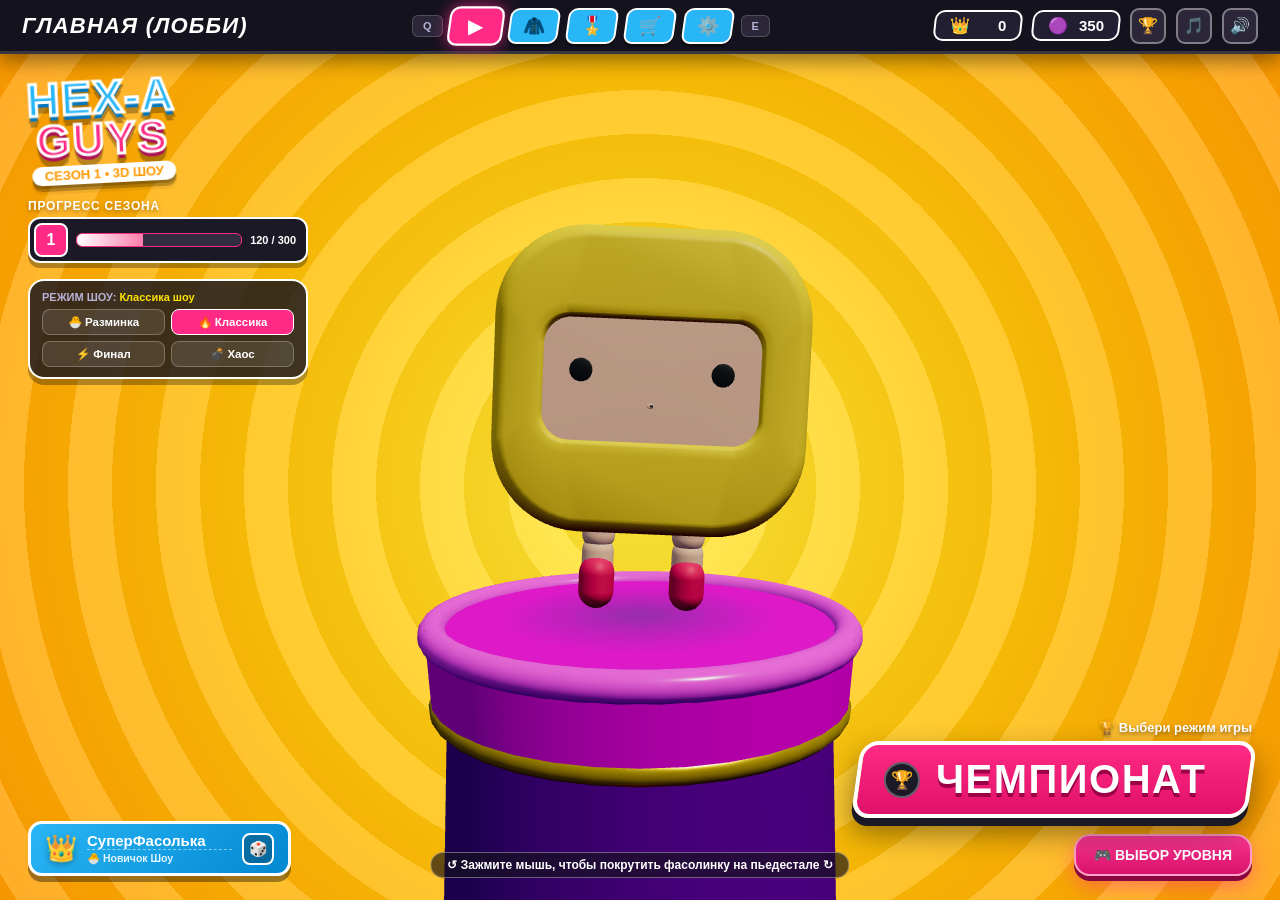
==== index.html @ 243f96ae "Round cube corners and replace broken print UVs with seamless wrapping and vector masks" ====
<!DOCTYPE html>
<html lang="ru">
<head>
  <meta charset="UTF-8">
  <meta name="viewport" content="width=device-width, initial-scale=1.0, maximum-scale=1.0, user-scalable=no, viewport-fit=cover">
  <title>Гекса-Гонка 3D: Не Падай! — Fall Guys Шоу</title>
  <link rel="stylesheet" href="style.css">
  <script type="importmap">
    {
      "imports": {
        "three": "./vendor/three.module.min.js"
      }
    }
  </script>
</head>
<body oncontextmenu="return false;" onselectstart="return false;" ondragstart="return false;">
  <div id="app">
    <!-- Animated Concentric Circles Background (Visible in Lobby/Menu mode, like Fall Guys Season 1) -->
    <div id="lobby-bg" class="lobby-bg theme-yellow">
      <div class="concentric-rings"></div>
    </div>

    <!-- True 3D WebGL Canvas (Three.js: renders Podium & 3D Bean in Lobby, and 3D Hex Tower in Match) -->
    <canvas id="game-canvas"></canvas>

    <!-- 3D Floating Nameplate Layer (In-Game) -->
    <div id="labels-layer" class="labels-layer"></div>

    <!-- ==================== FALL GUYS STYLE LOBBY UI ==================== -->
    <div id="lobby-ui" class="lobby-ui">
      <!-- Top Black Navigation Bar -->
      <nav class="fg-topbar">
        <div class="fg-topbar-left">
          <span class="fg-screen-title" id="lobby-screen-title">ГЛАВНАЯ</span>
        </div>

        <div class="fg-topbar-tabs" id="lobby-nav-tabs">
          <span class="bumper-hint">Q</span>
          <button class="fg-nav-tab active" data-tab="play" title="Лобби (Играть)">
            <span>▶</span>
          </button>
          <button class="fg-nav-tab" data-tab="custom" title="Гардероб (Цвета и Костюмы)">
            <span>🧥</span>
          </button>
          <button class="fg-nav-tab" data-tab="season" title="Прогресс сезона и Награды">
            <span>🎖️</span>
          </button>
          <button class="fg-nav-tab" data-tab="shop" title="Магазин (Скины за рекламу и победы)">
            <span>🛒</span>
          </button>
          <button class="fg-nav-tab" data-tab="settings" title="Настройки арены и управления">
            <span>⚙️</span>
          </button>
          <span class="bumper-hint">E</span>
        </div>

        <div class="fg-topbar-currencies">
          <div class="currency-pill crown-cur" title="Короны за победы в раундах">
            <span class="cur-icon">👑</span>
            <span class="cur-val" id="lobby-crowns">0</span>
          </div>
          <div class="currency-pill kudos-cur" title="Лавры (очки шоу)">
            <span class="cur-icon">🟣</span>
            <span class="cur-val" id="lobby-kudos">0</span>
          </div>
          <button class="top-mini-btn" id="btn-lobby-lb" title="Таблица лидеров">🏆</button>
          <button class="top-mini-btn" id="btn-lobby-music" title="Фестивальная музыка Вкл/Выкл">🎵</button>
          <button class="top-mini-btn" id="btn-lobby-sound" title="Звуки Вкл/Выкл">🔊</button>
        </div>
      </nav>

      <!-- TAB 1: HOME LOBBY (Play, Logo, Season Fame Bar, NameTag, Giant PLAY! Button) -->
      <section class="lobby-tab-pane" id="pane-play">
        <!-- Top-Left Logo & Season Progress -->
        <div class="lobby-left-col">
          <div class="fg-logo-stack">
            <div class="fg-logo-top">HEX-A</div>
            <div class="fg-logo-bot">GUYS</div>
            <div class="fg-season-tag">СЕЗОН 1 • 3D ШОУ</div>
          </div>

          <div class="season-progress-widget" id="season-widget-click" title="Нажмите, чтобы открыть шкалу наград">
            <div class="sp-label">ПРОГРЕСС СЕЗОНА</div>
            <div class="sp-bar-shell">
              <div class="sp-level-hex" id="lobby-lvl-badge">1</div>
              <div class="sp-bar-track">
                <div class="sp-bar-fill" id="lobby-xp-fill" style="width: 25%"></div>
              </div>
              <span class="sp-xp-text" id="lobby-xp-text">120 / 500</span>
            </div>
          </div>

          <!-- Quick Mode Pill on Home Screen -->
          <div class="quick-mode-selector">
            <div class="qm-header">РЕЖИМ ШОУ: <strong id="home-mode-name">Классика шоу</strong></div>
            <div class="qm-pills">
              <button class="qm-pill" data-diff="easy">🐣 Разминка</button>
              <button class="qm-pill active" data-diff="normal">🔥 Классика</button>
              <button class="qm-pill" data-diff="hard">⚡ Финал</button>
              <button class="qm-pill" data-diff="chaos">💣 Хаос</button>
            </div>
          </div>
        </div>

        <!-- Center Hint: Rotate Bean on Pedestal -->
        <div class="pedestal-rotate-hint">
          <span>↺ Зажмите мышь, чтобы покрутить фасолинку на пьедестале ↻</span>
        </div>

        <!-- Bottom-Left Player Banner Card -->
        <div class="player-nameplate-card">
          <div class="pnc-crown">👑</div>
          <div class="pnc-info">
            <input type="text" id="player-name-input" class="pnc-input" maxlength="18" value="СуперФасолька" title="Кликните, чтобы изменить имя">
            <span class="pnc-rank" id="lobby-rank-title">Звезда Арены</span>
          </div>
          <button class="pnc-dice" id="btn-random-nick" title="Случайный смешной ник">🎲</button>
        </div>

        <!-- Bottom-Right GIANT ACCENT PLAY! BUTTON -->
        <div class="play-cta-wrap">
          <div class="play-sub-hint">🏆 Выбери режим игры</div>
          <button class="fg-giant-play-btn" id="btn-championship"><span class="play-key-circle">🏆</span><span class="play-btn-text">ЧЕМПИОНАТ</span></button>
          <button class="fg-btn primary-btn" id="btn-level-select" style="margin-top:10px">🎮 ВЫБОР УРОВНЯ</button>
          <div id="level-choices" class="hidden" style="margin-top:8px">
            <button class="fg-btn primary-btn" id="btn-big-fans">🌀 БОЛЬШИЕ ВЕНТИЛЯТОРЫ</button>
            <button class="fg-btn primary-btn" id="btn-start-match">⬡ ГЕКСА-АРЕНА</button>
            <button class="fg-btn primary-btn" id="btn-roll-out">🎡 ВРАЩАЮЩИЕСЯ БАРАБАНЫ — ТЕСТ</button>
            <button class="fg-btn primary-btn" id="btn-jump-showdown">🎪 ПРЫЖКОВЫЙ ФИНАЛ</button>
          </div>
        </div>
      </section>

      <!-- TAB 2: CUSTOMISE / OUTFITS (Pedestal shifts left, Right Panel shows Colours, Patterns, Costumes & Eye Goggles) -->
      <section class="lobby-tab-pane hidden" id="pane-custom">
        <div class="customise-panel">
          <!-- Minion Goggle Eye Mode Selector (1 Eye or 2 Eyes) -->
          <div class="eye-mode-bar">
            <span class="eye-mode-label">ЛИЦО КУБА:</span>
            <div class="eye-mode-btns">
              <button class="eye-mode-btn active" id="btn-eyes-2" data-eyes="2">👀 Два глаза (Дуо)</button>
              <button class="eye-mode-btn" id="btn-eyes-1" data-eyes="1">👁️ Один глаз (Циклоп)</button>
            </div>
          </div>

          <!-- Sub-tabs like Fall Guys: COLOUR | PATTERN | COSTUMES -->
          <div class="custom-subtabs">
            <button class="c-subtab active" data-subtab="colors">🎨 ЦВЕТА</button>
            <button class="c-subtab" data-subtab="patterns">🦓 ПАТТЕРНЫ</button>
            <button class="c-subtab" data-subtab="costumes">👑 ШАПКИ И КОСТЮМЫ</button>
          </div>

          <div class="custom-box">
            <div class="custom-box-header">
              <h3 id="custom-selected-title">Розовый Фламинго</h3>
              <span class="rarity-pill" id="custom-selected-rarity">ОБЫЧНЫЙ</span>
            </div>

            <!-- Grid of Color Swatches (Diagonal Split Squares like Screenshot 4) -->
            <div class="swatch-grid" id="custom-colors-grid"></div>

            <!-- Grid of Body Patterns -->
            <div class="costumes-grid hidden" id="custom-patterns-grid"></div>

            <!-- Grid of Full Costumes (Top + Bottom + Detailed Masks) -->
            <div class="costumes-grid hidden" id="custom-costumes-grid"></div>
          </div>
        </div>
      </section>

      <!-- TAB 3: SEASON PASS & PROGRESSION REWARDS (Like Screenshot 2) -->
      <section class="lobby-tab-pane hidden" id="pane-season">
        <div class="season-info-card">
          <div class="sic-badge">СЕЗОН 1 • ГЕКСА-АРЕНА</div>
          <h2 class="sic-title" id="season-featured-title">ЗОЛОТОЙ РЫЦАРЬ</h2>
          <p class="sic-desc">Играйте в шоу, разрушайте соты и побеждайте, чтобы получать опыт славы и открывать редкие цвета и костюмы!</p>
        </div>

        <div class="season-track-row" id="season-track-row"></div>
      </section>

      <!-- TAB 4: SHOP (Featured Items, Skins for Wins/Crowns & Skins for Watching Ad - Screenshot 3) -->
      <section class="lobby-tab-pane hidden" id="pane-shop">
        <div class="shop-container">
          <div class="shop-main-area">
            <div class="shop-section-head">
              <span>🔥 ЭКСКЛЮЗИВ ЗА ПОБЕДЫ И РЕКЛАМУ</span>
              <span class="shop-timer">⏱️ Обновление магазина</span>
            </div>
            <div class="shop-cards-row" id="shop-featured-row"></div>

            <div class="shop-section-head" style="margin-top:14px">
              <span>🎨 БАЗОВЫЕ ЦВЕТА И КОСТЮМЫ (ЗА ПРОСМОТР РЕКЛАМЫ ИЛИ ЛАВРЫ)</span>
            </div>
            <div class="shop-cards-row regular-row" id="shop-regular-row"></div>
          </div>

          <!-- Right Promo Banner for Free Kudos / Ad Reward -->
          <div class="shop-promo-banner">
            <div class="spb-tag">БЕСПЛАТНЫЙ БОНУС!</div>
            <div class="spb-icon">🎬</div>
            <h3 class="spb-title">ПОЛУЧИТЬ +500 ЛАВРОВ</h3>
            <p class="spb-desc">Посмотрите короткий ролик спонсора шоу и заберите валюту или скин!</p>
            <button class="fg-ad-btn" id="btn-watch-ad-kudos">📺 СМОТРЕТЬ РЕКЛАМУ (+500 🟣)</button>
          </div>
        </div>
      </section>

      <!-- TAB 5: SETTINGS & ARENA DIFFICULTY -->
      <section class="lobby-tab-pane hidden" id="pane-settings">
        <div class="settings-card">
          <p class="settings-sub" id="controller-status" role="status">🎮 Подключите геймпад и нажмите любую кнопку</p><p class="settings-sub">Левый стик / крестовина — движение · правый — камера · A / × — прыжок · B / ○ или X / □ — нырок · Y / △ — вид камеры · Start — меню. В меню: крестовина и A / ×. На телефоне: стик слева, действия справа, свайп по трассе — камера.</p>
          <p class="settings-sub">Принты: <a href="https://heropatterns.com/" target="_blank" rel="noopener">Hero Patterns — Steve Schoger</a>, <a href="https://creativecommons.org/licenses/by/4.0/" target="_blank" rel="noopener">CC BY 4.0</a>. Цвета и нанесение адаптированы для игры.</p>
          <h2 class="settings-title">⚙️ НАСТРОЙКИ ШОУ И СЛОЖНОСТИ АРЕНЫ</h2>
          <p class="settings-sub">Выберите параметры башни, количество ботов и чувствительность 3D-камеры</p>
          <div class="section-block nameplate-setting">
            <label for="show-nameplates" class="nameplate-setting-label">
              <span>🏷️ Показывать ники над персонажами</span>
              <input type="checkbox" id="show-nameplates">
            </label>
          </div>
          <div class="section-block" style="margin-top:12px">
            <label class="section-label" for="volume-music">🎵 МУЗЫКА: <span id="volume-music-value">50%</span></label>
            <input id="volume-music" type="range" min="0" max="100" step="1" value="50" style="width:100%" aria-label="Громкость музыки">
            <label class="section-label" for="volume-effects">🔊 ЭФФЕКТЫ: <span id="volume-effects-value">50%</span></label>
            <input id="volume-effects" type="range" min="0" max="100" step="1" value="50" style="width:100%" aria-label="Громкость эффектов">
          </div>

          <div class="section-block" style="margin-top:12px">
            <label class="section-label">ВЫБЕРИТЕ СЛОЖНОСТЬ И ТЕМП РЕГЕНЕРАЦИИ СОТ:</label>
            <div class="difficulty-grid" id="difficulty-grid">
              <button class="diff-card" data-diff="easy">
                <div class="diff-icon">🐣</div>
                <div class="diff-name">Чилл-Разминка</div>
                <div class="diff-meta">7 ботов • 2 яруса • Падение 1.35с • Быстрый реген (4.5с)</div>
              </button>
              <button class="diff-card active" data-diff="normal">
                <div class="diff-icon">🔥</div>
                <div class="diff-name">Классика шоу</div>
                <div class="diff-meta">9 ботов • 3 яруса • Падение 1.0с • Реген по очереди (5.5с)</div>
              </button>
              <button class="diff-card" data-diff="hard">
                <div class="diff-icon">⚡</div>
                <div class="diff-name">Кибер-Финал</div>
                <div class="diff-meta">11 умных ботов • 4 яруса • Падение 0.72с • Реген (6.5с)</div>
              </button>
              <button class="diff-card" data-diff="chaos">
                <div class="diff-icon">💣</div>
                <div class="diff-name">Мега-Хаос</div>
                <div class="diff-meta">14 ботов • 4 яруса • Батутные и взрывные 3D-соты + бусты</div>
              </button>
            </div>
          </div>

          <div class="section-block">
            <label class="section-label">БОНУСЫ НА 3D-АРЕНЕ:</label>
            <div class="powerups-legend">
              <div class="pu-item"><span class="pu-badge" style="background:#00e5ff">⚡</span><div><strong>Турбо-кеды</strong><small>+35% к скорости бега</small></div></div>
              <div class="pu-item"><span class="pu-badge" style="background:#b388ff">🪽</span><div><strong>Грави-перья</strong><small>Двойной высокий прыжок</small></div></div>
              <div class="pu-item"><span class="pu-badge" style="background:#69f0ae">👻</span><div><strong>Призрачный шаг</strong><small>Не ломает соты 5 сек</small></div></div>
              <div class="pu-item"><span class="pu-badge" style="background:#ff5252">💥</span><div><strong>Ударная волна</strong><small>Расталкивает ботов</small></div></div>
              <div class="pu-item"><span class="pu-badge" style="background:#ffd740">🛡️</span><div><strong>Батут-спасение</strong><small>Спасает над слизью</small></div></div>
              <div class="pu-item"><span class="pu-badge" style="background:#00e676">🛠️</span><div><strong>Гекса-Строитель</strong><small>Чинит соты вокруг</small></div></div>
            </div>
          </div>
        </div>
      </section>
    </div>

    <!-- ==================== IN-GAME HUD (Hidden while in Lobby) ==================== -->
    <header class="hud-top hidden" id="ingame-hud-top">
      <div class="hud-left">
        <div class="pill-card brand-pill">
          <span class="pill-icon">⬡</span>
          <div class="pill-info">
            <span class="pill-title">ГЕКСА-АРЕНА 3D</span>
            <span class="pill-sub" id="hud-mode-label">Классика шоу</span>
          </div>
        </div>
        <div class="pill-card alive-pill">
          <span class="pill-icon">🏃</span>
          <div class="pill-info">
            <span class="pill-label">В ИГРЕ</span>
            <span class="pill-val" id="hud-alive">10 / 10</span>
          </div>
        </div>
        <div class="pill-card layer-pill">
          <span class="pill-icon">🥞</span>
          <div class="pill-info">
            <span class="pill-label">ЯРУС</span>
            <span class="pill-val" id="hud-layer">1 / 3</span>
          </div>
        </div>
      </div>

      <div class="hud-center">
        <div class="timer-badge" id="hud-timer-box">
          <span class="timer-label">ВРЕМЯ РАУНДА</span>
          <span class="timer-val" id="hud-timer">00:00.0</span>
        </div>
        <div class="event-banner hidden" id="event-banner">
          ⚡ СОБЫТИЕ: ДОЖДЬ БОНУСОВ!
        </div>
      </div>

      <div class="hud-right">
        <div class="pill-card cam-pill">
          <button class="cam-ctrl-btn" id="btn-cam-left" title="Повернуть камеру влево (Q)">↺</button>
          <div class="pill-info" style="text-align:center">
            <span class="pill-label">3D КАМЕРА</span>
            <span class="pill-val" id="hud-zoom-val" style="font-size:12px; color:#ffe600">За спиной</span>
          </div>
          <button class="cam-ctrl-btn" id="btn-cam-right" title="Повернуть камеру вправо (E)">↻</button>
          <button class="cam-ctrl-btn" id="btn-cam-zoom" title="Сменить дистанцию 3D-камеры (Z / Колёсико)">🔍</button>
        </div>
        <div class="pill-card crown-pill">
          <span class="pill-icon">👑</span>
          <div class="pill-info">
            <span class="pill-label">КУБКИ</span>
            <span class="pill-val" id="hud-crowns">0</span>
          </div>
        </div>
        <button class="icon-btn" id="btn-leaderboard" title="Таблица лидеров (Tab)">🏆</button>
        <button class="icon-btn" id="btn-music" title="Фестивальная музыка Вкл/Выкл">🎵</button>
        <button class="icon-btn" id="btn-sound" title="Звуки Вкл/Выкл (M)">🔊</button>
        <button class="icon-btn" id="btn-menu" title="Выйти в Лобби (Esc)">🏠</button>
      </div>
    </header>

    <div class="active-buffs" id="active-buffs"></div>
    <div class="killfeed" id="killfeed"></div>

    <footer class="hud-bottom hidden" id="ingame-hud-bottom">
      <div class="joystick-zone" id="joystick-zone">
        <div class="joystick-base" id="joystick-base">
          <div class="joystick-stick" id="joystick-stick"></div>
        </div>
        <span class="joystick-hint">WASD / Стрелки / Стик</span>
      </div>

      <div class="player-bars">
        <div class="ability-slots">
          <div class="ability-chip" id="chip-jump">
            <span class="key-hint">ПРОБЕЛ</span>
            <span class="ability-name">Прыжок</span>
          </div>
          <div class="ability-chip" id="chip-dive">
            <span class="key-hint">SHIFT / ПКМ</span>
            <span class="ability-name">Нырок «Рыбкой»</span>
            <div class="cooldown-fill" id="cd-dive"></div>
          </div>
          <div class="ability-chip" id="chip-cam">
            <span class="key-hint">МЫШЬ / Q E</span>
            <span class="ability-name">Крутить 3D-вид</span>
          </div>
        </div>
      </div>

      <div class="touch-actions">
        <button class="action-btn dive-btn" id="btn-touch-dive">
          <span class="act-icon">💨</span>
          <span class="act-text">НЫРОК</span>
        </button>
        <button class="action-btn jump-btn" id="btn-touch-jump">
          <span class="act-icon">🚀</span>
          <span class="act-text">ПРЫЖОК</span>
        </button>
      </div>
    </footer>

    <!-- Intro Flyover & Countdown Overlay -->
    <div class="countdown-overlay hidden" id="countdown-overlay">
      <div class="countdown-card">
        <div class="countdown-badge" id="countdown-badge">ОБЗОР 3D-БАШНИ ГЕКСА-АРЕНА</div>
        <div class="countdown-text" id="countdown-text">3</div>
        <div class="countdown-sub" id="countdown-sub">Не падайте в розовую слизь! Соты восстанавливаются по очереди!</div>
      </div>
    </div>

    <!-- Winner / Finish Overlay Banner -->
    <div class="winner-banner-overlay hidden" id="winner-banner-overlay">
      <div class="winner-plashka" id="winner-plashka-card">
        <div class="winner-crown-anim" id="winner-crown-anim">👑</div>
        <div class="winner-ribbon" id="winner-plashka-ribbon">РАУНД ОКОНЧЕН!</div>
        <h2 class="winner-name-big" id="winner-plashka-name">ЧЕМПИОН!</h2>
        <p class="winner-sub-big" id="winner-plashka-sub">забирает Корону победителя!</p>
      </div>
    </div>

    <!-- Spectator Banner -->
    <div class="spectator-bar hidden" id="spectator-bar">
      <div class="spec-info">
        <span class="spec-badge">🎥 3D-НАБЛЮДЕНИЕ</span>
        <span id="spec-target-name">Вы в слизи! Смотрим за выжившими...</span>
      </div>
      <div class="spec-actions">
        <button class="fg-btn small-btn" id="btn-spec-next">🔄 Другой игрок</button>
        <button class="fg-btn small-btn" id="btn-spec-fast">⏩ Ускорить x2</button>
        <button class="fg-btn primary-btn small-btn" id="btn-spec-skip">Завершить раунд ➔</button>
      </div>
    </div>

    <!-- Rewarded Ad Simulation Overlay (Yandex Games style 3-second video ad) -->
    <div class="modal-backdrop hidden" id="ad-modal">
      <div class="fg-modal ad-dialog" style="max-width:440px; text-align:center;">
        <div class="modal-ribbon">📺 РЕКЛАМНАЯ ПАУЗА ШОУ</div>
        <h2 class="modal-title" style="font-size:24px; margin-top:8px" id="ad-modal-title">ПОЛУЧЕНИЕ НАГРАДЫ...</h2>
        <div class="ad-spinner-ring" id="ad-timer-circle">3</div>
        <p class="modal-desc" id="ad-modal-desc">Дождитесь окончания ролика, чтобы бесплатно забрать скин или Лавры!</p>
      </div>
    </div>

    <!-- Round Over / Victory Modal -->
    <div class="modal-backdrop hidden" id="result-modal">
      <div class="fg-modal result-dialog">
        <div class="modal-ribbon" id="result-ribbon">ИТОГИ ФИНАЛА!</div>
        <h2 class="modal-title" id="result-title">ПОБЕДА! КОРОНА ВАША! 👑</h2>
        <p class="modal-desc" id="result-subtitle">Победитель шоу: СуперФасолька</p>

        <div class="winner-spotlight" id="winner-spotlight">
          <div class="spot-trophy">👑</div>
          <div class="winner-spot-info">
            <span class="spot-label">ЧЕМПИОН ЭТОГО РАУНДА:</span>
            <strong class="spot-name" id="spot-winner-name">СуперФасолька</strong>
            <span class="spot-meta" id="spot-winner-meta">Выжил на 3D-арене и забрал Золотую Корону!</span>
          </div>
        </div>

        <div class="stats-summary">
          <div class="stat-box">
            <span class="stat-label">ВАШЕ МЕСТО</span>
            <span class="stat-value" id="res-place">#1</span>
          </div>
          <div class="stat-box">
            <span class="stat-label">ВРЕМЯ ЖИЗНИ</span>
            <span class="stat-value" id="res-time">01:12.4</span>
          </div>
          <div class="stat-box">
            <span class="stat-label">СОТ НАЖАТО</span>
            <span class="stat-value" id="res-tiles">42</span>
          </div>
          <div class="stat-box highlight">
            <span class="stat-label">НАГРАДА (ЛАВРЫ)</span>
            <span class="stat-value" id="res-score">+250 🟣</span>
          </div>
        </div>

        <div class="section-block">
          <label class="section-label">ТАБЛИЦА МАТЧА (КТО НА КАКОМ МЕСТЕ):</label>
          <div class="match-standings" id="match-standings"></div>
        </div>

        <div class="modal-footer">
          <button class="fg-btn secondary-btn" id="btn-result-settings">🏠 В Лобби и Гардероб</button>
          <button class="fg-btn secondary-btn" id="btn-result-lb">🏆 Лидерборд</button>
          <button class="fg-btn primary-btn big-play-btn" id="btn-play-again">🔄 СЫГРАТЬ ЕЩЁ РАЗ!</button>
        </div>
      </div>
    </div>

    <!-- Global & Match Leaderboard Modal -->
    <div class="modal-backdrop hidden" id="lb-modal">
      <div class="fg-modal lb-dialog">
        <div class="modal-ribbon">ЗАЛ СЛАВЫ ЯНДЕКС АРЕНЫ</div>
        <h2 class="modal-title">ТАБЛИЦА ЛИДЕРОВ 🏆</h2>

        <div class="lb-tabs">
          <button class="lb-tab active" data-tab="global">🌍 Общий рейтинг (Кубки и Лавры)</button>
          <button class="lb-tab" data-tab="records">⏱️ Ваши рекорды по режимам</button>
        </div>

        <div class="lb-content" id="lb-content-global">
          <table class="lb-table">
            <thead>
              <tr>
                <th>#</th>
                <th>Участник</th>
                <th>Титул</th>
                <th>👑 Кубки</th>
                <th>⏱️ Выживание</th>
                <th>🟣 Лавры</th>
              </tr>
            </thead>
            <tbody id="lb-tbody"></tbody>
          </table>
        </div>

        <div class="lb-content hidden" id="lb-content-records">
          <div class="records-grid" id="records-grid"></div>
        </div>

        <div class="modal-footer">
          <button class="fg-btn primary-btn" id="btn-close-lb">Закрыть</button>
        </div>
      </div>
    </div>
  </div>

  <script type="module" src="game.js"></script>
</body>
</html>
---- style.css ----
:root {
  --bg-dark: #120d2b;
  --bg-mid: #1f1646;
  --fg-pink: #ff2a85;
  --fg-pink-dark: #c8105e;
  --fg-cyan: #00e5ff;
  --fg-yellow: #ffe600;
  --fg-orange: #ff9100;
  --fg-green: #00e676;
  --fg-purple: #7c4dff;
  --card-bg: rgba(24, 18, 54, 0.86);
  --card-border: rgba(255, 255, 255, 0.2);
  --text-main: #ffffff;
  --text-muted: #b8b2d8;
  --font-main: 'Segoe UI', 'Rubik', 'Montserrat', -apple-system, BlinkMacSystemFont, sans-serif;
}

* {
  box-sizing: border-box;
  margin: 0;
  padding: 0;
  user-select: none;
  -webkit-user-select: none;
  -webkit-touch-callout: none;
}

html, body {
  width: 100%;
  height: 100%;
  overflow: hidden;
  background: radial-gradient(circle at 50% 25%, #2e1f6b 0%, #130b2c 70%, #070412 100%);
  font-family: var(--font-main);
  color: var(--text-main);
}

#app {
  position: relative;
  width: 100vw;
  height: 100vh;
  overflow: hidden;
}

#game-canvas {
  position: absolute;
  top: 0;
  left: 0;
  width: 100%;
  height: 100%;
  display: block;
  z-index: 1;
  cursor: grab;
}

#game-canvas:active {
  cursor: grabbing;
}

/* ==================== 3D FLOATING NAMEPLATES ==================== */
.labels-layer {
  position: absolute;
  inset: 0;
  pointer-events: none;
  z-index: 5;
  overflow: hidden;
}

.bean-label {
  position: absolute;
  left: 0;
  top: 0;
  transform: translate(-50%, -100%);
  background: rgba(14, 9, 36, 0.82);
  border: 1.5px solid rgba(255, 255, 255, 0.25);
  border-radius: 8px;
  padding: 2px 8px;
  font-size: 11px;
  font-weight: 800;
  color: #ffffff;
  white-space: nowrap;
  box-shadow: 0 3px 8px rgba(0, 0, 0, 0.45);
  will-change: transform;
}

.bean-label.is-player {
  background: rgba(0, 48, 82, 0.9);
  border-color: #00e5ff;
  color: #00e5ff;
  font-weight: 900;
  font-size: 12px;
}

.bean-label .you-arrow {
  display: block;
  text-align: center;
  color: #ffe600;
  font-size: 10px;
  line-height: 1;
  margin-bottom: 1px;
}

.preview-3d-badge {
  font-size: 9px;
  font-weight: 900;
  background: #ff2a85;
  color: #fff;
  padding: 2px 7px;
  border-radius: 99px;
  margin-bottom: 4px;
}

.preview-bean-icon {
  font-size: 46px;
  line-height: 1.1;
  filter: drop-shadow(0 4px 10px rgba(0,0,0,0.5));
}

.spot-trophy {
  font-size: 46px;
  line-height: 1;
  filter: drop-shadow(0 4px 12px rgba(255, 215, 0, 0.6));
}

/* ==================== TOP HUD ==================== */
.hud-top {
  position: absolute;
  top: 12px;
  left: 16px;
  right: 16px;
  display: flex;
  align-items: flex-start;
  justify-content: space-between;
  z-index: 10;
  pointer-events: none;
  gap: 10px;
}

.hud-left, .hud-right {
  display: flex;
  align-items: center;
  gap: 10px;
  pointer-events: auto;
  flex-wrap: wrap;
}

.hud-center {
  display: flex;
  flex-direction: column;
  align-items: center;
  gap: 8px;
  pointer-events: auto;
}

.pill-card {
  display: flex;
  align-items: center;
  gap: 10px;
  background: var(--card-bg);
  backdrop-filter: blur(10px);
  border: 2px solid var(--card-border);
  border-radius: 18px;
  padding: 6px 14px;
  box-shadow: 0 6px 18px rgba(0, 0, 0, 0.35), inset 0 1px 0 rgba(255, 255, 255, 0.2);
}

.brand-pill {
  background: linear-gradient(135deg, rgba(255, 42, 133, 0.9), rgba(124, 77, 255, 0.9));
  border-color: rgba(255, 255, 255, 0.45);
}

.cam-pill {
  padding: 4px 10px;
  gap: 6px;
}

.cam-ctrl-btn {
  width: 30px;
  height: 30px;
  border-radius: 9px;
  border: 1px solid rgba(255,255,255,0.28);
  background: rgba(255,255,255,0.12);
  color: #fff;
  font-size: 15px;
  font-weight: 900;
  cursor: pointer;
  display: flex;
  align-items: center;
  justify-content: center;
  transition: background 0.15s, transform 0.1s;
}

.cam-ctrl-btn:hover {
  background: rgba(0, 229, 255, 0.35);
  transform: scale(1.06);
}

.pill-icon {
  font-size: 22px;
  line-height: 1;
  filter: drop-shadow(0 2px 3px rgba(0,0,0,0.4));
}

.pill-info {
  display: flex;
  flex-direction: column;
}

.pill-title {
  font-weight: 900;
  font-size: 14px;
  letter-spacing: 0.8px;
  text-shadow: 0 2px 4px rgba(0,0,0,0.4);
}

.pill-sub {
  font-size: 11px;
  color: #ffe600;
  font-weight: 700;
}

.pill-label {
  font-size: 10px;
  font-weight: 800;
  color: var(--text-muted);
  letter-spacing: 0.6px;
}

.pill-val {
  font-size: 16px;
  font-weight: 900;
  color: #fff;
}

.alive-pill .pill-val {
  color: var(--fg-cyan);
}

.crown-pill .pill-val {
  color: var(--fg-yellow);
}

.timer-badge {
  background: linear-gradient(180deg, rgba(32, 23, 72, 0.92), rgba(16, 11, 40, 0.92));
  border: 2px solid rgba(0, 229, 255, 0.45);
  border-radius: 20px;
  padding: 6px 22px;
  text-align: center;
  box-shadow: 0 8px 24px rgba(0, 0, 0, 0.45), 0 0 15px rgba(0, 229, 255, 0.2);
}

.timer-label {
  display: block;
  font-size: 9px;
  font-weight: 800;
  letter-spacing: 1.2px;
  color: var(--fg-cyan);
}

.timer-val {
  font-size: 22px;
  font-weight: 900;
  font-variant-numeric: tabular-nums;
  color: #fff;
  text-shadow: 0 2px 8px rgba(0, 229, 255, 0.5);
}

.event-banner {
  background: linear-gradient(90deg, #ff9100, #ff2a85);
  color: #fff;
  font-weight: 900;
  font-size: 13px;
  padding: 5px 16px;
  border-radius: 99px;
  border: 2px solid #fff;
  box-shadow: 0 4px 15px rgba(255, 42, 133, 0.6);
  animation: pulseBanner 0.8s infinite alternate;
}

@keyframes pulseBanner {
  from { transform: scale(1); }
  to { transform: scale(1.05); }
}

.icon-btn {
  width: 44px;
  height: 44px;
  border-radius: 14px;
  border: 2px solid var(--card-border);
  background: var(--card-bg);
  color: #fff;
  font-size: 20px;
  cursor: pointer;
  display: flex;
  align-items: center;
  justify-content: center;
  transition: transform 0.15s, border-color 0.15s, background 0.15s;
  box-shadow: 0 5px 14px rgba(0,0,0,0.35);
}

.icon-btn:hover {
  transform: translateY(-2px) scale(1.05);
  border-color: var(--fg-cyan);
  background: rgba(45, 34, 96, 0.95);
}

/* ==================== ACTIVE BUFFS & KILLFEED ==================== */
.active-buffs {
  position: absolute;
  top: 78px;
  left: 16px;
  display: flex;
  flex-direction: column;
  gap: 8px;
  z-index: 9;
  pointer-events: none;
}

.buff-pill {
  display: flex;
  align-items: center;
  gap: 10px;
  background: rgba(18, 14, 44, 0.88);
  border: 2px solid var(--fg-cyan);
  border-radius: 14px;
  padding: 6px 12px;
  box-shadow: 0 4px 12px rgba(0,0,0,0.4);
  min-width: 185px;
}

.buff-icon {
  font-size: 20px;
}

.buff-meta {
  flex: 1;
}

.buff-name {
  font-size: 12px;
  font-weight: 800;
  display: block;
}

.buff-bar-wrap {
  width: 100%;
  height: 5px;
  background: rgba(255,255,255,0.15);
  border-radius: 4px;
  overflow: hidden;
  margin-top: 4px;
}

.buff-bar-fill {
  height: 100%;
  background: var(--fg-cyan);
  transition: width 0.1s linear;
}

.killfeed {
  position: absolute;
  top: 78px;
  right: 16px;
  display: flex;
  flex-direction: column;
  align-items: flex-end;
  gap: 6px;
  z-index: 9;
  pointer-events: none;
  max-width: 300px;
}

.feed-item {
  background: rgba(16, 11, 38, 0.86);
  border-left: 4px solid var(--fg-pink);
  border-radius: 9px;
  padding: 6px 12px;
  font-size: 12px;
  font-weight: 700;
  color: #fff;
  box-shadow: 0 4px 10px rgba(0,0,0,0.35);
  animation: slideInFeed 0.25s ease-out;
}

@keyframes slideInFeed {
  from { opacity: 0; transform: translateX(20px); }
  to { opacity: 1; transform: translateX(0); }
}

/* ==================== BOTTOM HUD ==================== */
.hud-bottom {
  position: absolute;
  bottom: 14px;
  left: 18px;
  right: 18px;
  display: flex;
  align-items: flex-end;
  justify-content: space-between;
  z-index: 10;
  pointer-events: none;
}

.joystick-zone {
  display: flex;
  flex-direction: column;
  align-items: center;
  gap: 6px;
  pointer-events: auto;
}

.joystick-base {
  width: 106px;
  height: 106px;
  border-radius: 50%;
  background: rgba(255, 255, 255, 0.08);
  border: 2px solid rgba(255, 255, 255, 0.24);
  position: relative;
  display: flex;
  align-items: center;
  justify-content: center;
  touch-action: none;
  backdrop-filter: blur(4px);
}

.joystick-stick {
  width: 44px;
  height: 44px;
  border-radius: 50%;
  background: radial-gradient(circle at 35% 35%, #00e5ff, #0077ff);
  border: 2px solid #fff;
  box-shadow: 0 4px 12px rgba(0, 229, 255, 0.5);
  transform: translate(0px, 0px);
  pointer-events: none;
}

.joystick-hint {
  font-size: 11px;
  font-weight: 700;
  color: var(--text-muted);
  text-shadow: 0 1px 3px rgba(0,0,0,0.8);
}

.player-bars {
  display: flex;
  flex-direction: column;
  align-items: center;
  gap: 8px;
  pointer-events: auto;
}

.ability-slots {
  display: flex;
  gap: 10px;
  background: var(--card-bg);
  border: 2px solid var(--card-border);
  padding: 7px 12px;
  border-radius: 16px;
  box-shadow: 0 8px 20px rgba(0,0,0,0.4);
}

.ability-chip {
  position: relative;
  display: flex;
  flex-direction: column;
  align-items: center;
  padding: 5px 12px;
  border-radius: 10px;
  background: rgba(255,255,255,0.06);
  overflow: hidden;
  cursor: pointer;
}

.key-hint {
  font-size: 10px;
  font-weight: 900;
  color: var(--fg-yellow);
  background: rgba(0,0,0,0.45);
  padding: 2px 6px;
  border-radius: 5px;
  margin-bottom: 2px;
}

.ability-name {
  font-size: 12px;
  font-weight: 800;
}

.cooldown-fill {
  position: absolute;
  bottom: 0;
  left: 0;
  width: 100%;
  height: 0%;
  background: rgba(255, 42, 133, 0.55);
  pointer-events: none;
}

.touch-actions {
  display: flex;
  gap: 12px;
  pointer-events: auto;
}

.action-btn {
  width: 78px;
  height: 78px;
  border-radius: 50%;
  border: 3px solid #fff;
  display: flex;
  flex-direction: column;
  align-items: center;
  justify-content: center;
  color: #fff;
  font-weight: 900;
  cursor: pointer;
  box-shadow: 0 8px 20px rgba(0,0,0,0.45);
  transition: transform 0.1s;
  touch-action: manipulation;
}

.action-btn:active {
  transform: scale(0.92);
}

.jump-btn {
  background: linear-gradient(135deg, #00e676, #00b0ff);
}

.dive-btn {
  background: linear-gradient(135deg, #ff2a85, #ff9100);
}

.act-icon {
  font-size: 24px;
  line-height: 1;
}

.act-text {
  font-size: 10px;
  letter-spacing: 0.5px;
  margin-top: 3px;
}

/* ==================== COUNTDOWN & WINNER PLASHKA ==================== */
.countdown-overlay {
  position: absolute;
  inset: 0;
  display: flex;
  align-items: center;
  justify-content: center;
  z-index: 22;
  pointer-events: none;
  background: radial-gradient(circle, rgba(16, 10, 42, 0.45) 0%, transparent 72%);
}

.countdown-card {
  display: flex;
  flex-direction: column;
  align-items: center;
  text-align: center;
}

.countdown-badge {
  background: linear-gradient(90deg, var(--fg-pink), var(--fg-purple));
  color: #fff;
  font-weight: 900;
  font-size: 14px;
  letter-spacing: 1.5px;
  padding: 6px 20px;
  border-radius: 99px;
  border: 2px solid #fff;
  box-shadow: 0 6px 20px rgba(0,0,0,0.5);
  margin-bottom: 6px;
}

.countdown-text {
  font-size: 118px;
  font-weight: 900;
  line-height: 1.05;
  color: var(--fg-yellow);
  text-shadow: 0 8px 0 #c8105e, 0 16px 35px rgba(0,0,0,0.8);
}

.countdown-sub {
  font-size: 15px;
  font-weight: 800;
  background: rgba(18, 13, 43, 0.88);
  padding: 8px 22px;
  border-radius: 99px;
  border: 2px solid rgba(255,255,255,0.28);
  margin-top: 10px;
  color: #00e5ff;
}

/* Winner Plashka Banner */
.winner-banner-overlay {
  position: absolute;
  inset: 0;
  display: flex;
  align-items: center;
  justify-content: center;
  z-index: 100;
  pointer-events: none;
  background: radial-gradient(circle, rgba(18, 10, 45, 0.82) 0%, rgba(5, 3, 15, 0.70) 100%);
  transition: opacity 0.3s ease;
}

.winner-plashka {
  position: relative;
  background: linear-gradient(135deg, #2d1b69 0%, #190e3c 100%);
  border: 5px solid #ffe600;
  border-radius: 36px;
  padding: 32px 56px;
  text-align: center;
  box-shadow: 0 24px 70px rgba(0,0,0,0.9), 0 0 55px rgba(255, 230, 0, 0.55);
  animation: popWinnerPlashka 0.5s cubic-bezier(0.18, 0.89, 0.32, 1.28);
  max-width: 90vw;
  overflow: hidden;
}

.winner-plashka::before {
  content: '';
  position: absolute;
  inset: -60%;
  background: conic-gradient(
    from 0deg,
    transparent 0deg,
    rgba(255, 230, 0, 0.14) 25deg,
    transparent 50deg,
    rgba(255, 42, 133, 0.14) 75deg,
    transparent 100deg,
    rgba(255, 230, 0, 0.14) 125deg,
    transparent 150deg,
    rgba(0, 229, 255, 0.14) 175deg,
    transparent 200deg,
    rgba(255, 230, 0, 0.14) 225deg,
    transparent 250deg,
    rgba(255, 42, 133, 0.14) 275deg,
    transparent 300deg,
    rgba(0, 229, 255, 0.14) 325deg,
    transparent 360deg
  );
  animation: rotateWinnerRays 14s linear infinite;
  pointer-events: none;
  z-index: 0;
}

@keyframes rotateWinnerRays {
  from { transform: rotate(0deg); }
  to { transform: rotate(360deg); }
}

.winner-plashka > * {
  position: relative;
  z-index: 1;
}

.winner-plashka.is-champion {
  border-color: #ffd700;
  box-shadow: 0 24px 75px rgba(0,0,0,0.92), 0 0 75px rgba(255, 215, 0, 0.75);
}

.winner-plashka.is-qualified {
  border-color: #00e5ff;
  box-shadow: 0 24px 75px rgba(0,0,0,0.92), 0 0 65px rgba(0, 229, 255, 0.65);
}

@keyframes popWinnerPlashka {
  0% { transform: scale(0.35) translateY(50px); opacity: 0; }
  100% { transform: scale(1) translateY(0); opacity: 1; }
}

.winner-crown-anim {
  font-size: 72px;
  line-height: 1;
  margin-bottom: 8px;
  animation: bounceCrown 0.8s ease-in-out infinite alternate;
  filter: drop-shadow(0 8px 18px rgba(255, 215, 0, 0.8));
}

@keyframes bounceCrown {
  0% { transform: translateY(0) scale(1); }
  100% { transform: translateY(-10px) scale(1.12); }
}

.winner-ribbon {
  display: inline-block;
  background: linear-gradient(90deg, #ff2a85, #ff9100);
  color: #fff;
  font-weight: 900;
  font-size: 15px;
  letter-spacing: 2px;
  padding: 6px 24px;
  border-radius: 99px;
  margin-bottom: 12px;
  text-transform: uppercase;
  box-shadow: 0 4px 14px rgba(255, 42, 133, 0.5);
}

.winner-plashka.is-qualified .winner-ribbon {
  background: linear-gradient(90deg, #7b35d1, #00e5ff);
  box-shadow: 0 4px 14px rgba(0, 229, 255, 0.5);
}

.winner-name-big {
  font-size: clamp(34px, 5.5vw, 62px);
  font-weight: 900;
  color: #ffe600;
  text-shadow: 0 4px 0 #9b0047, 0 8px 25px rgba(0,0,0,0.85);
  margin-bottom: 6px;
  text-transform: uppercase;
  letter-spacing: 1.5px;
}

.winner-plashka.is-qualified .winner-name-big {
  color: #00e5ff;
  text-shadow: 0 4px 0 #005f73, 0 8px 25px rgba(0,0,0,0.85);
}

.winner-sub-big {
  font-size: clamp(16px, 2.5vw, 22px);
  font-weight: 800;
  color: #ffffff;
  text-shadow: 0 2px 4px rgba(0,0,0,0.8);
}

@keyframes fallConfetti {
  0% {
    transform: translateY(0) rotate(0deg) scale(1);
    opacity: 1;
  }
  80% {
    opacity: 1;
  }
  100% {
    transform: translateY(105vh) rotate(720deg) scale(0.6);
    opacity: 0;
  }
}

.spectator-bar {
  position: absolute;
  bottom: 112px;
  left: 50%;
  transform: translateX(-50%);
  background: rgba(18, 13, 43, 0.94);
  border: 2px solid var(--fg-pink);
  border-radius: 18px;
  padding: 10px 18px;
  display: flex;
  align-items: center;
  gap: 16px;
  z-index: 15;
  box-shadow: 0 10px 30px rgba(0,0,0,0.6);
}

.spec-info {
  display: flex;
  align-items: center;
  gap: 10px;
  font-size: 13px;
  font-weight: 800;
}

.spec-badge {
  background: var(--fg-pink);
  padding: 4px 10px;
  border-radius: 8px;
  font-size: 11px;
}

.spec-actions {
  display: flex;
  gap: 8px;
}

/* ==================== MODALS & WARDROBE ==================== */
.modal-backdrop {
  position: absolute;
  inset: 0;
  background: rgba(10, 6, 26, 0.78);
  backdrop-filter: blur(8px);
  display: flex;
  align-items: center;
  justify-content: center;
  z-index: 30;
  padding: 16px;
}

.fg-modal {
  width: 100%;
  max-width: 740px;
  max-height: 93vh;
  overflow-y: auto;
  background: linear-gradient(180deg, #271b5c 0%, #160f36 100%);
  border: 3px solid rgba(255, 255, 255, 0.28);
  border-radius: 28px;
  padding: 22px 26px;
  box-shadow: 0 20px 60px rgba(0, 0, 0, 0.75), inset 0 2px 0 rgba(255, 255, 255, 0.25);
  position: relative;
}

.modal-ribbon {
  display: inline-block;
  background: linear-gradient(90deg, var(--fg-pink), var(--fg-orange));
  color: #fff;
  font-weight: 900;
  font-size: 11px;
  letter-spacing: 1.2px;
  padding: 4px 14px;
  border-radius: 99px;
  margin-bottom: 6px;
}

.modal-title {
  font-size: 30px;
  font-weight: 900;
  letter-spacing: 0.5px;
  line-height: 1.1;
  margin-bottom: 6px;
  text-shadow: 0 4px 0 rgba(0,0,0,0.4);
}

.modal-title span {
  color: var(--fg-cyan);
}

.modal-desc {
  font-size: 13px;
  color: var(--text-muted);
  line-height: 1.45;
  margin-bottom: 14px;
}

.section-block {
  margin-bottom: 14px;
}

.section-label {
  display: block;
  font-size: 11px;
  font-weight: 900;
  color: var(--fg-yellow);
  letter-spacing: 0.9px;
  margin-bottom: 7px;
}

/* Difficulty Cards */
.difficulty-grid {
  display: grid;
  grid-template-columns: repeat(4, 1fr);
  gap: 9px;
}

.diff-card {
  background: rgba(255, 255, 255, 0.06);
  border: 2px solid rgba(255, 255, 255, 0.14);
  border-radius: 16px;
  padding: 10px;
  color: #fff;
  text-align: left;
  cursor: pointer;
  transition: all 0.15s ease;
}

.diff-card:hover {
  background: rgba(255, 255, 255, 0.12);
  transform: translateY(-2px);
}

.diff-card.active {
  background: linear-gradient(145deg, rgba(255, 42, 133, 0.35), rgba(0, 229, 255, 0.25));
  border-color: var(--fg-cyan);
  box-shadow: 0 0 18px rgba(0, 229, 255, 0.35);
}

.diff-icon {
  font-size: 20px;
  margin-bottom: 3px;
}

.diff-name {
  font-size: 13px;
  font-weight: 900;
  margin-bottom: 3px;
}

.diff-meta {
  font-size: 10.5px;
  color: var(--text-muted);
  line-height: 1.3;
}

/* Wardrobe Panel */
.wardrobe-panel {
  display: grid;
  grid-template-columns: 150px 1fr;
  gap: 16px;
  background: rgba(0, 0, 0, 0.26);
  border: 2px solid rgba(255, 255, 255, 0.14);
  border-radius: 18px;
  padding: 12px 14px;
  align-items: center;
}

.wardrobe-preview-box {
  display: flex;
  flex-direction: column;
  align-items: center;
  justify-content: center;
  background: radial-gradient(circle, rgba(0, 229, 255, 0.22) 0%, rgba(0, 0, 0, 0.35) 80%);
  border: 2px solid rgba(0, 229, 255, 0.35);
  border-radius: 16px;
  padding: 6px;
}

.preview-caption {
  font-size: 11px;
  font-weight: 800;
  color: var(--fg-cyan);
  margin-top: 2px;
  text-align: center;
}

.fg-input {
  flex: 1;
  background: rgba(0, 0, 0, 0.4);
  border: 2px solid rgba(255, 255, 255, 0.22);
  border-radius: 12px;
  padding: 9px 12px;
  color: #fff;
  font-size: 14px;
  font-weight: 800;
  outline: none;
}

.fg-input:focus {
  border-color: var(--fg-cyan);
}

.skin-picker {
  display: flex;
  gap: 8px;
  flex-wrap: wrap;
}

.skin-swatch {
  width: 40px;
  height: 40px;
  border-radius: 12px;
  border: 2px solid rgba(255,255,255,0.3);
  background: linear-gradient(135deg, var(--c1), var(--c2));
  font-size: 18px;
  cursor: pointer;
  transition: transform 0.15s;
}

.skin-swatch.active {
  border: 3px solid #fff;
  transform: scale(1.12);
  box-shadow: 0 0 14px var(--c1);
}

/* Power-ups Legend */
.powerups-legend {
  display: grid;
  grid-template-columns: repeat(3, 1fr);
  gap: 8px;
}

.pu-item {
  display: flex;
  align-items: center;
  gap: 8px;
  background: rgba(0,0,0,0.28);
  border: 1px solid rgba(255,255,255,0.1);
  padding: 6px 9px;
  border-radius: 12px;
}

.pu-badge {
  width: 28px;
  height: 28px;
  border-radius: 8px;
  display: flex;
  align-items: center;
  justify-content: center;
  font-size: 15px;
  flex-shrink: 0;
  color: #111;
}

.pu-item strong {
  display: block;
  font-size: 11.5px;
}

.pu-item small {
  display: block;
  font-size: 10px;
  color: var(--text-muted);
}

/* Winner Spotlight in Result Modal */
.winner-spotlight {
  display: flex;
  align-items: center;
  gap: 14px;
  background: linear-gradient(90deg, rgba(255, 230, 0, 0.18), rgba(255, 42, 133, 0.18));
  border: 2px solid rgba(255, 230, 0, 0.55);
  border-radius: 16px;
  padding: 10px 16px;
  margin-bottom: 14px;
}

.winner-spot-info {
  display: flex;
  flex-direction: column;
}

.spot-label {
  font-size: 10px;
  font-weight: 900;
  color: var(--fg-yellow);
  letter-spacing: 1px;
}

.spot-name {
  font-size: 22px;
  font-weight: 900;
  color: #fff;
}

.spot-meta {
  font-size: 12px;
  color: var(--text-muted);
}

/* Modal Buttons */
.modal-footer {
  display: flex;
  justify-content: flex-end;
  gap: 10px;
  margin-top: 14px;
}

.fg-btn {
  border: none;
  border-radius: 16px;
  padding: 11px 18px;
  font-family: inherit;
  font-size: 14px;
  font-weight: 900;
  cursor: pointer;
  transition: transform 0.12s, filter 0.12s;
  color: #fff;
}

.fg-btn:hover {
  transform: translateY(-2px);
  filter: brightness(1.08);
}

.fg-btn:active {
  transform: translateY(1px);
}

.primary-btn {
  background: linear-gradient(180deg, #ff3896 0%, #d81169 100%);
  border: 2px solid #ff9ec9;
  box-shadow: 0 5px 0 #89073f, 0 10px 20px rgba(255, 42, 133, 0.45);
}

.secondary-btn {
  background: rgba(255, 255, 255, 0.12);
  border: 2px solid rgba(255, 255, 255, 0.25);
}

.big-play-btn {
  flex: 1;
  font-size: 16px;
  letter-spacing: 0.5px;
}

.small-btn {
  padding: 7px 13px;
  font-size: 12px;
  border-radius: 10px;
}

/* ==================== RESULTS & LEADERBOARD ==================== */
.stats-summary {
  display: grid;
  grid-template-columns: repeat(4, 1fr);
  gap: 10px;
  margin-bottom: 14px;
}

.stat-box {
  background: rgba(0,0,0,0.32);
  border: 2px solid rgba(255,255,255,0.12);
  border-radius: 14px;
  padding: 9px;
  text-align: center;
}

.stat-box.highlight {
  border-color: var(--fg-yellow);
  background: rgba(255, 230, 0, 0.12);
}

.stat-label {
  display: block;
  font-size: 10px;
  font-weight: 800;
  color: var(--text-muted);
}

.stat-value {
  font-size: 20px;
  font-weight: 900;
  color: #fff;
}

.match-standings {
  max-height: 150px;
  overflow-y: auto;
  display: flex;
  flex-direction: column;
  gap: 5px;
  padding-right: 4px;
}

.standing-row {
  display: flex;
  align-items: center;
  justify-content: space-between;
  background: rgba(255,255,255,0.06);
  padding: 6px 12px;
  border-radius: 10px;
  font-size: 12.5px;
  font-weight: 700;
}

.standing-row.is-player {
  background: rgba(0, 229, 255, 0.2);
  border: 1px solid var(--fg-cyan);
}

/* Leaderboard Table */
.lb-tabs {
  display: flex;
  gap: 8px;
  margin-bottom: 14px;
}

.lb-tab {
  flex: 1;
  background: rgba(255,255,255,0.08);
  border: 2px solid rgba(255,255,255,0.15);
  color: #fff;
  padding: 9px;
  border-radius: 12px;
  font-weight: 800;
  font-size: 13px;
  cursor: pointer;
}

.lb-tab.active {
  background: var(--fg-purple);
  border-color: #fff;
}

.lb-content {
  max-height: 310px;
  overflow-y: auto;
}

.lb-table {
  width: 100%;
  border-collapse: collapse;
  font-size: 13px;
}

.lb-table th {
  text-align: left;
  padding: 8px 10px;
  color: var(--fg-yellow);
  font-size: 11px;
  border-bottom: 2px solid rgba(255,255,255,0.15);
}

.lb-table td {
  padding: 9px 10px;
  border-bottom: 1px solid rgba(255,255,255,0.08);
  font-weight: 700;
}

.lb-table tr.me-row {
  background: rgba(255, 42, 133, 0.28);
  font-weight: 900;
}

.records-grid {
  display: grid;
  grid-template-columns: repeat(2, 1fr);
  gap: 10px;
}

.record-card {
  background: rgba(0,0,0,0.3);
  border: 2px solid rgba(255,255,255,0.14);
  border-radius: 14px;
  padding: 12px;
}

.hidden {
  display: none !important;
}

/* ==================== FALL GUYS ANIMATED LOBBY BACKGROUND ==================== */
.lobby-bg {
  position: absolute;
  inset: 0;
  z-index: 0;
  overflow: hidden;
  transition: background 0.55s ease;
}

.lobby-bg.theme-yellow {
  background: radial-gradient(circle at 50% 54%, #ffeb3b 0%, #ffc107 48%, #ff9800 100%);
}

.lobby-bg.theme-cyan {
  background: radial-gradient(circle at 32% 54%, #40e0ff 0%, #00b8d4 52%, #00838f 100%);
}

.lobby-bg.theme-blue {
  background: radial-gradient(circle at 50% 50%, #29b6f6 0%, #0288d1 55%, #01579b 100%);
}

.lobby-bg.theme-purple {
  background: radial-gradient(circle at 50% 50%, #ab47bc 0%, #7b1fa2 55%, #4a148c 100%);
}

.concentric-rings {
  position: absolute;
  width: 220vmax;
  height: 220vmax;
  left: 50%;
  top: 54%;
  transform: translate(-50%, -50%);
  background: repeating-radial-gradient(
    circle at center,
    rgba(255, 255, 255, 0.16) 0px,
    rgba(255, 255, 255, 0.16) 44px,
    rgba(0, 0, 0, 0.04) 44px,
    rgba(0, 0, 0, 0.04) 88px
  );
  animation: pulseConcentric 7s linear infinite;
  pointer-events: none;
}

@keyframes pulseConcentric {
  0% { transform: translate(-50%, -50%) scale(1); }
  50% { transform: translate(-50%, -50%) scale(1.06); }
  100% { transform: translate(-50%, -50%) scale(1); }
}

/* ==================== FALL GUYS LOBBY SHELL & TOPBAR ==================== */
.lobby-ui {
  position: absolute;
  inset: 0;
  z-index: 12;
  pointer-events: none;
  display: flex;
  flex-direction: column;
}

.fg-topbar {
  height: 54px;
  background: #14121d;
  border-bottom: 3px solid rgba(255, 255, 255, 0.15);
  display: flex;
  align-items: center;
  justify-content: space-between;
  padding: 0 22px;
  pointer-events: auto;
  box-shadow: 0 6px 20px rgba(0, 0, 0, 0.45);
}

.fg-screen-title {
  font-size: 22px;
  font-weight: 900;
  letter-spacing: 1.2px;
  color: #ffffff;
  text-transform: uppercase;
  font-style: italic;
}

.fg-topbar-tabs {
  display: flex;
  align-items: center;
  gap: 8px;
}

.bumper-hint {
  background: #2b2738;
  color: #b8b2d8;
  font-size: 11px;
  font-weight: 900;
  padding: 4px 10px;
  border-radius: 6px;
  border: 1px solid rgba(255,255,255,0.18);
}

.fg-nav-tab {
  width: 50px;
  height: 36px;
  border-radius: 9px;
  border: 2.5px solid #ffffff;
  background: #29b6f6;
  color: #ffffff;
  font-size: 18px;
  cursor: pointer;
  display: flex;
  align-items: center;
  justify-content: center;
  transform: skewX(-8deg);
  transition: transform 0.14s, background 0.14s, box-shadow 0.14s;
  box-shadow: 0 3px 0 rgba(0,0,0,0.4);
}

.fg-nav-tab span {
  transform: skewX(8deg);
}

.fg-nav-tab:hover {
  transform: skewX(-8deg) translateY(-2px);
}

.fg-nav-tab.active {
  background: #ff2a85;
  transform: skewX(-8deg) scale(1.1);
  box-shadow: 0 0 14px rgba(255, 42, 133, 0.75);
}

.fg-topbar-currencies {
  display: flex;
  align-items: center;
  gap: 10px;
}

.currency-pill {
  display: flex;
  align-items: center;
  gap: 8px;
  background: #231f32;
  border: 2px solid #ffffff;
  border-radius: 10px;
  padding: 4px 14px;
  min-width: 88px;
  justify-content: space-between;
  transform: skewX(-6deg);
}

.cur-icon {
  font-size: 16px;
  transform: skewX(6deg);
}

.cur-val {
  font-size: 15px;
  font-weight: 900;
  color: #ffffff;
  transform: skewX(6deg);
}

.top-mini-btn {
  width: 36px;
  height: 36px;
  border-radius: 9px;
  border: 2px solid rgba(255,255,255,0.4);
  background: #2b2738;
  color: #fff;
  font-size: 16px;
  cursor: pointer;
}

/* ==================== LOBBY PANES ==================== */
.lobby-tab-pane {
  flex: 1;
  position: relative;
  padding: 22px 28px;
}

/* TAB 1: HOME LOBBY */
.lobby-left-col {
  display: flex;
  flex-direction: column;
  align-items: flex-start;
  gap: 16px;
  max-width: 280px;
  pointer-events: auto;
}

.fg-logo-stack {
  text-align: center;
  filter: drop-shadow(0 6px 0 rgba(0,0,0,0.28));
  transform: rotate(-3deg);
}

.fg-logo-top {
  font-size: 46px;
  font-weight: 900;
  line-height: 0.92;
  color: #29b6f6;
  -webkit-text-stroke: 3px #ffffff;
  text-shadow: 0 5px 0 #0277bd;
  letter-spacing: 1px;
}

.fg-logo-bot {
  font-size: 44px;
  font-weight: 900;
  line-height: 0.95;
  color: #ff2a85;
  -webkit-text-stroke: 3px #ffffff;
  text-shadow: 0 5px 0 #ad1457;
  letter-spacing: 2px;
}

.fg-season-tag {
  margin-top: 4px;
  background: #ffffff;
  color: #ff9800;
  font-weight: 900;
  font-size: 13px;
  padding: 2px 12px;
  border-radius: 99px;
  display: inline-block;
  box-shadow: 0 3px 0 rgba(0,0,0,0.2);
}

.season-progress-widget {
  width: 100%;
  cursor: pointer;
  transition: transform 0.15s;
}

.season-progress-widget:hover {
  transform: scale(1.03);
}

.sp-label {
  font-size: 12px;
  font-weight: 900;
  color: #ffffff;
  text-shadow: 0 2px 4px rgba(0,0,0,0.35);
  margin-bottom: 4px;
  letter-spacing: 0.8px;
}

.sp-bar-shell {
  display: flex;
  align-items: center;
  background: #1c1926;
  border: 2.5px solid #ffffff;
  border-radius: 12px;
  padding: 4px 10px 4px 4px;
  gap: 8px;
  box-shadow: 0 5px 0 rgba(0,0,0,0.3);
}

.sp-level-hex {
  width: 34px;
  height: 34px;
  background: #ff2a85;
  border: 2px solid #ffffff;
  border-radius: 8px;
  display: flex;
  align-items: center;
  justify-content: center;
  font-weight: 900;
  font-size: 16px;
  color: #fff;
}

.sp-bar-track {
  flex: 1;
  height: 14px;
  background: #322c42;
  border-radius: 6px;
  overflow: hidden;
  border: 1.5px solid #ff2a85;
}

.sp-bar-fill {
  height: 100%;
  background: linear-gradient(90deg, #ffffff, #ff80ab);
  transition: width 0.3s ease;
}

.sp-xp-text {
  font-size: 11px;
  font-weight: 900;
  color: #ffffff;
}

.quick-mode-selector {
  background: rgba(20, 18, 29, 0.82);
  border: 2.5px solid #ffffff;
  border-radius: 16px;
  padding: 10px 12px;
  width: 100%;
  box-shadow: 0 6px 0 rgba(0,0,0,0.3);
}

.qm-header {
  font-size: 11px;
  font-weight: 800;
  color: #b8b2d8;
  margin-bottom: 6px;
}

.qm-header strong {
  color: #ffe600;
}

.qm-pills {
  display: grid;
  grid-template-columns: repeat(2, 1fr);
  gap: 6px;
}

.qm-pill {
  background: rgba(255,255,255,0.1);
  border: 1.5px solid rgba(255,255,255,0.25);
  border-radius: 8px;
  padding: 5px 8px;
  color: #fff;
  font-size: 11.5px;
  font-weight: 800;
  cursor: pointer;
}

.qm-pill.active {
  background: #ff2a85;
  border-color: #ffffff;
}

.pedestal-rotate-hint {
  position: absolute;
  bottom: 22px;
  left: 50%;
  transform: translateX(-50%);
  background: rgba(20, 18, 29, 0.65);
  color: #ffffff;
  font-size: 12px;
  font-weight: 800;
  padding: 5px 16px;
  border-radius: 99px;
  border: 1.5px solid rgba(255,255,255,0.35);
}

/* Bottom-Left Player Nameplate Banner (Screenshot 1) */
.player-nameplate-card {
  position: absolute;
  bottom: 24px;
  left: 28px;
  display: flex;
  align-items: center;
  gap: 10px;
  background: linear-gradient(135deg, #29b6f6 0%, #0288d1 100%);
  border: 3px solid #ffffff;
  border-radius: 14px;
  padding: 8px 14px;
  min-width: 255px;
  box-shadow: 0 6px 0 rgba(0, 0, 0, 0.38);
  pointer-events: auto;
}

.pnc-crown {
  font-size: 26px;
  filter: drop-shadow(0 2px 3px rgba(0,0,0,0.3));
}

.pnc-info {
  display: flex;
  flex-direction: column;
  flex: 1;
}

.pnc-input {
  background: transparent;
  border: none;
  border-bottom: 1.5px dashed rgba(255,255,255,0.5);
  color: #ffffff;
  font-size: 15px;
  font-weight: 900;
  outline: none;
  width: 145px;
}

.pnc-rank {
  font-size: 10.5px;
  font-weight: 800;
  color: #e1f5fe;
  margin-top: 2px;
}

.pnc-dice {
  width: 32px;
  height: 32px;
  border-radius: 8px;
  border: 2px solid #fff;
  background: rgba(0,0,0,0.25);
  cursor: pointer;
  font-size: 15px;
}

/* Bottom-Right GIANT PLAY! Button (Screenshot 1) */
.play-cta-wrap {
  position: absolute;
  bottom: 24px;
  right: 28px;
  display: flex;
  flex-direction: column;
  align-items: flex-end;
  gap: 6px;
  pointer-events: auto;
}

.play-sub-hint {
  font-size: 13px;
  font-weight: 900;
  color: #ffffff;
  text-shadow: 0 2px 4px rgba(0,0,0,0.45);
}

.fg-giant-play-btn {
  display: flex;
  align-items: center;
  gap: 16px;
  background: linear-gradient(180deg, #ff2a85 0%, #e01168 100%);
  border: 4px solid #ffffff;
  border-radius: 18px;
  padding: 12px 42px 12px 24px;
  cursor: pointer;
  transform: skewX(-8deg);
  box-shadow: 0 8px 0 #1c1926, 0 14px 30px rgba(0,0,0,0.45);
  transition: transform 0.14s, filter 0.14s;
}

.fg-giant-play-btn:hover {
  transform: skewX(-8deg) translateY(-3px) scale(1.03);
  filter: brightness(1.08);
}

.fg-giant-play-btn:active {
  transform: skewX(-8deg) translateY(2px);
}

.play-key-circle {
  width: 36px;
  height: 36px;
  border-radius: 50%;
  background: #1c1926;
  color: #00e676;
  font-weight: 900;
  font-size: 18px;
  display: flex;
  align-items: center;
  justify-content: center;
  transform: skewX(8deg);
  border: 2px solid rgba(255,255,255,0.3);
}

.play-btn-text {
  font-size: 40px;
  font-weight: 900;
  color: #ffffff;
  letter-spacing: 1.5px;
  text-shadow: 0 4px 0 #9b0047;
  transform: skewX(8deg);
}

/* ==================== TAB 2: CUSTOMISE / OUTFITS (Screenshot 4) ==================== */
.customise-panel {
  position: absolute;
  top: 16px;
  right: 32px;
  bottom: 24px;
  width: min(580px, 55vw);
  display: flex;
  flex-direction: column;
  gap: 8px;
  pointer-events: auto;
}

.eye-mode-bar {
  display: flex;
  align-items: center;
  justify-content: space-between;
  gap: 10px;
  background: rgba(20, 18, 29, 0.88);
  border: 2.5px solid #ffffff;
  border-radius: 14px;
  padding: 6px 14px;
  box-shadow: 0 5px 0 rgba(0,0,0,0.3);
}

.eye-mode-label {
  font-size: 12px;
  font-weight: 900;
  color: #ffe600;
  letter-spacing: 0.5px;
}

.eye-mode-btns {
  display: flex;
  gap: 6px;
}

.eye-mode-btn {
  background: rgba(255, 255, 255, 0.12);
  border: 2px solid rgba(255, 255, 255, 0.45);
  color: #ffffff;
  font-size: 12px;
  font-weight: 900;
  padding: 5px 12px;
  border-radius: 9px;
  cursor: pointer;
  transition: transform 0.12s, background 0.12s;
}

.eye-mode-btn:hover {
  transform: translateY(-1px);
}

.eye-mode-btn.active {
  background: linear-gradient(135deg, #ff2a85, #ff9100);
  border-color: #ffffff;
  box-shadow: 0 3px 8px rgba(255, 42, 133, 0.5);
}

.custom-subtabs {
  display: flex;
  gap: 8px;
}

.c-subtab {
  background: #29b6f6;
  border: 2.5px solid #ffffff;
  color: #ffffff;
  font-weight: 900;
  font-size: 13px;
  padding: 7px 18px;
  border-radius: 10px;
  cursor: pointer;
  transform: skewX(-8deg);
  box-shadow: 0 4px 0 rgba(0,0,0,0.3);
}

.c-subtab.active {
  background: #ff2a85;
}

.custom-box {
  flex: 1;
  background: rgba(0, 176, 212, 0.88);
  border: 3.5px solid #ffffff;
  border-radius: 18px;
  padding: 16px 20px;
  box-shadow: 0 10px 0 rgba(0,0,0,0.35);
  display: flex;
  flex-direction: column;
  overflow: hidden;
}

.custom-box-header {
  display: flex;
  align-items: center;
  justify-content: space-between;
  border-bottom: 2.5px solid rgba(255,255,255,0.55);
  padding-bottom: 10px;
  margin-bottom: 14px;
}

.custom-box-header h3 {
  font-size: 22px;
  font-weight: 900;
  color: #ffffff;
  text-shadow: 0 2px 0 rgba(0,0,0,0.25);
}

.rarity-pill {
  background: #00e676;
  color: #0b2e13;
  font-weight: 900;
  font-size: 11px;
  padding: 3px 12px;
  border-radius: 99px;
  border: 2px solid #ffffff;
}

.swatch-grid {
  display: grid;
  grid-template-columns: repeat(4, 1fr);
  gap: 12px;
  overflow-y: auto;
  padding: 4px;
}

/* Diagonal 2-tone square tile like Fall Guys Outfits */
.fg-color-tile {
  aspect-ratio: 1;
  border-radius: 14px;
  border: 3px solid rgba(255,255,255,0.75);
  background: linear-gradient(135deg, var(--c1) 0%, var(--c1) 50%, var(--c2) 50%, var(--c2) 100%);
  position: relative;
  cursor: pointer;
  box-shadow: 0 5px 0 rgba(0,0,0,0.28);
  transition: transform 0.14s;
  display: flex;
  align-items: flex-end;
  justify-content: center;
  padding: 6px;
}

.fg-color-tile:hover {
  transform: translateY(-3px) scale(1.04);
}

.fg-color-tile.active {
  border: 4px solid #ffffff;
  box-shadow: 0 0 0 3px #1c1926, 0 8px 16px rgba(0,0,0,0.4);
}

.tile-check-badge {
  position: absolute;
  top: -6px;
  right: -6px;
  width: 24px;
  height: 24px;
  border-radius: 50%;
  background: #ff7043;
  border: 2px solid #fff;
  color: #fff;
  font-size: 13px;
  font-weight: 900;
  display: flex;
  align-items: center;
  justify-content: center;
}

.tile-lock-tag {
  background: rgba(20, 18, 29, 0.88);
  color: #ffe600;
  font-size: 10.5px;
  font-weight: 900;
  padding: 3px 8px;
  border-radius: 8px;
  border: 1.5px solid #fff;
  width: 100%;
  text-align: center;
}

.costumes-grid {
  display: grid;
  grid-template-columns: repeat(3, 1fr);
  gap: 12px;
  overflow-y: auto;
  padding: 4px;
}

.fg-costume-card {
  background: linear-gradient(180deg, rgba(255,255,255,0.22), rgba(0,0,0,0.18));
  border: 3px solid #ffffff;
  border-radius: 16px;
  padding: 10px;
  text-align: center;
  cursor: pointer;
  position: relative;
  box-shadow: 0 5px 0 rgba(0,0,0,0.28);
  transition: transform 0.14s;
}

.fg-costume-card:hover {
  transform: translateY(-3px);
}

.fg-costume-card.active {
  background: linear-gradient(180deg, #ff2a85, #ad1457);
  box-shadow: 0 0 0 3px #ffe600;
}

.costume-icon-big {
  font-size: 36px;
  line-height: 1.1;
  margin-bottom: 4px;
}

.costume-card-name {
  font-size: 12.5px;
  font-weight: 900;
  color: #fff;
  margin-bottom: 6px;
}

/* ==================== TAB 3: SEASON PASS (Screenshot 2) ==================== */
.season-info-card {
  max-width: 420px;
  background: rgba(41, 182, 246, 0.9);
  border: 3px solid #ffffff;
  border-radius: 18px;
  padding: 16px 20px;
  box-shadow: 0 8px 0 rgba(0,0,0,0.3);
  pointer-events: auto;
  margin-top: 12px;
}

.sic-badge {
  display: inline-block;
  background: #ff2a85;
  color: #fff;
  font-size: 11px;
  font-weight: 900;
  padding: 3px 10px;
  border-radius: 99px;
  border: 1.5px solid #fff;
  margin-bottom: 6px;
}

.sic-title {
  font-size: 32px;
  font-weight: 900;
  color: #ffffff;
  text-shadow: 0 3px 0 rgba(0,0,0,0.25);
}

.sic-desc {
  font-size: 13px;
  font-weight: 700;
  color: #e1f5fe;
  margin-top: 4px;
}

.season-track-row {
  position: absolute;
  bottom: 26px;
  left: 28px;
  right: 28px;
  display: grid;
  grid-template-columns: repeat(7, 1fr);
  gap: 12px;
  pointer-events: auto;
}

.season-tier-box {
  background: #29b6f6;
  border: 3px solid #ffffff;
  border-radius: 14px;
  padding: 14px 8px 10px;
  text-align: center;
  position: relative;
  box-shadow: 0 6px 0 #1c1926;
  cursor: pointer;
  transition: transform 0.14s;
}

.season-tier-box:hover {
  transform: translateY(-4px);
}

.season-tier-box.unlocked {
  background: #ff2a85;
}

.tier-num-hex {
  position: absolute;
  top: -13px;
  left: 50%;
  transform: translateX(-50%);
  background: #ff2a85;
  border: 2px solid #ffffff;
  color: #fff;
  font-size: 11px;
  font-weight: 900;
  padding: 2px 9px;
  border-radius: 6px;
}

.tier-reward-icon {
  font-size: 32px;
  margin: 4px 0;
}

.tier-reward-name {
  font-size: 11px;
  font-weight: 900;
  color: #fff;
}

/* ==================== TAB 4: SHOP (Screenshot 3) ==================== */
.shop-container {
  display: grid;
  grid-template-columns: 1fr 250px;
  gap: 18px;
  height: calc(100vh - 105px);
  pointer-events: auto;
}

.shop-section-head {
  display: flex;
  justify-content: space-between;
  align-items: center;
  font-size: 15px;
  font-weight: 900;
  color: #ffffff;
  text-shadow: 0 2px 4px rgba(0,0,0,0.35);
  border-bottom: 2px solid rgba(255,255,255,0.4);
  padding-bottom: 4px;
  margin-bottom: 10px;
}

.shop-timer {
  background: #1c1926;
  padding: 3px 10px;
  border-radius: 99px;
  font-size: 11px;
}

.shop-cards-row {
  display: grid;
  grid-template-columns: repeat(3, 1fr);
  gap: 12px;
}

.shop-cards-row.regular-row {
  grid-template-columns: repeat(4, 1fr);
}

.fg-shop-card {
  background: #4dd0e1;
  border: 3px solid #ffffff;
  border-radius: 16px;
  overflow: hidden;
  display: flex;
  flex-direction: column;
  justify-content: space-between;
  box-shadow: 0 6px 0 #1c1926;
  cursor: pointer;
  transition: transform 0.14s;
}

.fg-shop-card:hover {
  transform: translateY(-4px);
}

.shop-card-top {
  background: #8e24aa;
  color: #fff;
  text-align: center;
  padding: 6px;
  font-weight: 900;
  font-size: 13px;
  border-bottom: 2px solid #ffffff;
}

.shop-card-top.common {
  background: #00acc1;
}

.shop-card-top.rare {
  background: #00c853;
}

.shop-card-body {
  padding: 14px 10px;
  display: flex;
  flex-direction: column;
  align-items: center;
  gap: 6px;
}

.shop-preview-swatch {
  width: 58px;
  height: 58px;
  border-radius: 14px;
  border: 3px solid #fff;
  display: flex;
  align-items: center;
  justify-content: center;
  font-size: 32px;
  box-shadow: 0 4px 10px rgba(0,0,0,0.25);
}

.shop-price-bar {
  background: rgba(255,255,255,0.92);
  color: #1c1926;
  font-weight: 900;
  font-size: 13px;
  padding: 6px 10px;
  text-align: center;
  border-top: 2px solid #fff;
}

.shop-promo-banner {
  background: linear-gradient(180deg, #1b3b4b 0%, #0d1f2d 100%);
  border: 3.5px solid #ffffff;
  border-radius: 18px;
  padding: 18px 16px;
  display: flex;
  flex-direction: column;
  align-items: center;
  justify-content: space-between;
  text-align: center;
  box-shadow: 0 8px 0 #1c1926;
}

.spb-tag {
  background: #ff2a85;
  color: #fff;
  font-size: 11px;
  font-weight: 900;
  padding: 4px 12px;
  border-radius: 99px;
}

.spb-icon {
  font-size: 64px;
  filter: drop-shadow(0 6px 12px rgba(0, 229, 255, 0.5));
}

.spb-title {
  font-size: 22px;
  font-weight: 900;
  color: #ffe600;
}

.spb-desc {
  font-size: 12px;
  color: #b8b2d8;
  line-height: 1.4;
}

.fg-ad-btn {
  width: 100%;
  background: linear-gradient(180deg, #00e676 0%, #00b248 100%);
  border: 2.5px solid #ffffff;
  border-radius: 12px;
  padding: 11px 10px;
  color: #062814;
  font-weight: 900;
  font-size: 13px;
  cursor: pointer;
  box-shadow: 0 4px 0 #006024;
}

/* TAB 5: SETTINGS CARD */
.settings-card {
  max-width: 720px;
  margin: 10px auto;
  background: rgba(24, 18, 54, 0.92);
  border: 3px solid #ffffff;
  border-radius: 22px;
  padding: 20px 24px;
  pointer-events: auto;
  box-shadow: 0 12px 0 rgba(0,0,0,0.4);
}

.nameplate-setting-label {
  display: flex;
  align-items: center;
  justify-content: space-between;
  gap: 16px;
  cursor: pointer;
  font-weight: 700;
}
.nameplate-setting-label input {
  width: 22px;
  height: 22px;
  flex: 0 0 auto;
  accent-color: #7b35d1;
  cursor: pointer;
}

.settings-title {
  font-size: 24px;
  font-weight: 900;
  margin-bottom: 4px;
}

.settings-sub {
  font-size: 13px;
  color: var(--text-muted);
}

.ad-spinner-ring {
  width: 76px;
  height: 76px;
  border-radius: 50%;
  border: 5px solid #00e5ff;
  margin: 16px auto;
  display: flex;
  align-items: center;
  justify-content: center;
  font-size: 32px;
  font-weight: 900;
  color: #ffe600;
}

@media (max-width: 720px) {
  .difficulty-grid {
    grid-template-columns: repeat(2, 1fr);
  }
  .powerups-legend {
    grid-template-columns: repeat(2, 1fr);
  }
  .wardrobe-panel {
    grid-template-columns: 1fr;
  }
  .stats-summary {
    grid-template-columns: repeat(2, 1fr);
  }
  .player-bars {
    display: none;
  }
}


/* Responsive playfield: safe areas, dynamic browser bars and two-thumb controls. */
#app {height:100dvh;}
#game-canvas {touch-action:none;}
button:focus-visible, input:focus-visible, select:focus-visible {outline:3px solid #ffe600;outline-offset:3px;}
.hud-top {top:max(12px,env(safe-area-inset-top));left:max(12px,env(safe-area-inset-left));right:max(12px,env(safe-area-inset-right));}
.hud-bottom {bottom:max(14px,env(safe-area-inset-bottom));left:max(14px,env(safe-area-inset-left));right:max(14px,env(safe-area-inset-right));}
.action-btn {touch-action:none;}
@media (pointer:coarse), (max-width:900px) {
  .fg-topbar {height:auto;min-height:54px;padding:6px 10px;gap:6px;flex-wrap:wrap;flex-shrink:0;padding-top:max(6px,env(safe-area-inset-top));}
  .fg-screen-title {font-size:16px;}
  .fg-topbar-tabs {gap:4px;}
  .fg-nav-tab {min-width:44px;min-height:44px;padding:6px;}
  .fg-nav-tab span {display:inline;}
  .bumper-hint,.pedestal-rotate-hint {display:none;}
  .fg-topbar-currencies {gap:5px;}
  .lobby-tab-pane {min-height:0;padding:12px;overflow:auto;overscroll-behavior:contain;}
  .settings-card {padding:16px;max-width:100%;}
  .fg-modal {max-width:calc(100vw - 20px);max-height:90dvh;overflow:auto;}
  .player-bars,.joystick-hint {display:none;}
  .hud-top {gap:5px;}
  .pill-card {padding:5px 7px;gap:4px;min-width:0;}
  .pill-val {font-size:15px;}
  .pill-label,.pill-sub {font-size:9px;}
  .pill-icon {font-size:18px;}
  .hud-right {justify-content:flex-end;gap:4px;max-width:130px;}
  .hud-right .pill-card {display:none;}
  .hud-left {gap:4px;max-width:60%;}
  .timer-val {font-size:17px;}
  .timer-badge {padding:6px;}
  .touch-actions {gap:10px;align-items:flex-end;}
  .action-btn {width:74px;height:74px;min-width:0;min-height:0;border-radius:50%;padding:6px;}
  .dive-btn {width:60px;height:60px;}
  .act-icon {font-size:24px;}
  .act-text {font-size:9px;}
  .joystick-base {width:104px;height:104px;}
}
@media (max-width:600px) and (orientation:portrait) {
  .fg-topbar-currencies {display:none;}
  .fg-topbar {justify-content:center;}
  .fg-screen-title {display:none;}
  #pane-play {overflow:hidden;}
  .lobby-left-col {max-width:145px;gap:8px;}
  .fg-logo-stack {transform:scale(.65);transform-origin:top left;margin-bottom:-40px;}
  .season-progress-widget {display:none;}
  .player-nameplate-card {bottom:155px;left:12px;min-width:0;padding:5px 8px;}
  .play-cta-wrap {bottom:max(16px,env(safe-area-inset-bottom));left:12px;right:12px;align-items:stretch;}
  .fg-giant-play-btn {justify-content:center;font-size:22px;padding:12px;}
  .play-sub-hint {font-size:11px;text-align:center;}
  .hud-left {flex-direction:column;align-items:flex-start;max-width:50%;}
  .hud-center {position:absolute;right:0;top:80px;}
  .hud-right {max-width:125px;}
}
@media (max-height:500px) and (orientation:landscape) {
  .fg-topbar {min-height:44px;padding:2px 10px;}
  .fg-nav-tab {min-height:38px;}
  .lobby-left-col {gap:5px;max-width:190px;}
  .fg-logo-stack,.season-progress-widget,.play-sub-hint {display:none;}
  .player-nameplate-card {left:12px;bottom:12px;min-width:210px;padding:4px 8px;}
  .play-cta-wrap {bottom:12px;right:max(12px,env(safe-area-inset-right));gap:5px;}
  .fg-giant-play-btn {font-size:18px;padding:8px 12px;}
  .joystick-base {width:88px;height:88px;}
  .action-btn {width:64px;height:64px;}
  .dive-btn {width:54px;height:54px;}
  .hud-left .pill-card:first-child {display:none;}
  .hud-bottom {bottom:max(8px,env(safe-area-inset-bottom));}
}
@media (max-width:600px) {
  .modal-footer {flex-wrap:wrap;gap:8px;}
  .modal-footer .fg-btn {flex:1 1 130px;min-width:0;font-size:13px;padding:10px;}
  .modal-footer .big-play-btn {flex-basis:100%;}
  .fg-modal {overflow-x:hidden;}
}

/* Cube wardrobe: preserve the model preview above the scrollable controls. */
@media(max-width:600px) and (orientation:portrait){
 .customise-panel{top:auto;left:12px;right:12px;bottom:12px;width:auto;height:43dvh;gap:5px;}
 .eye-mode-bar{padding:5px;gap:4px;}.eye-mode-label{font-size:9px}.eye-mode-btn{padding:5px;font-size:10px}
 .custom-subtabs{gap:4px}.c-subtab{padding:6px;font-size:10px;flex:1}
 .custom-box{padding:8px;min-height:0}.custom-box-header{margin-bottom:5px;padding-bottom:5px;font-size:11px}
 .custom-box .costumes-grid{grid-template-columns:repeat(3,minmax(0,1fr));gap:6px}.costume-card-name{font-size:10px}
}
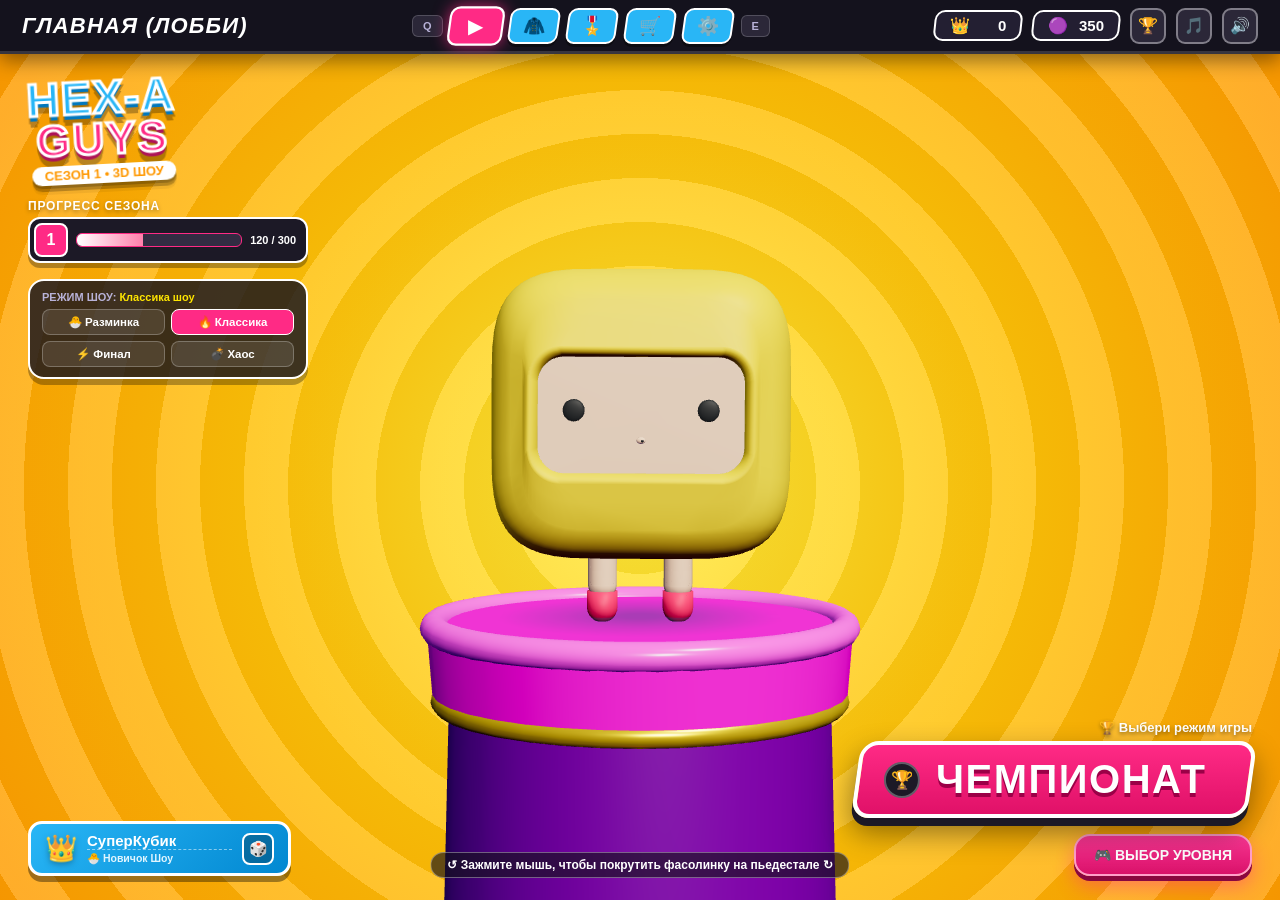
==== commit 0ae0bda0: "Fix round freeze and audit bugs, instance hex tiles, rebuild cube to model sheet Bugs (docs/BUG-REPO" ====
--- a/index.html
+++ b/index.html
@@ -111,7 +111,7 @@
         <div class="player-nameplate-card">
           <div class="pnc-crown">👑</div>
           <div class="pnc-info">
-            <input type="text" id="player-name-input" class="pnc-input" maxlength="18" value="СуперФасолька" title="Кликните, чтобы изменить имя">
+            <input type="text" id="player-name-input" class="pnc-input" maxlength="18" value="СуперКубик" title="Кликните, чтобы изменить имя">
             <span class="pnc-rank" id="lobby-rank-title">Звезда Арены</span>
           </div>
           <button class="pnc-dice" id="btn-random-nick" title="Случайный смешной ник">🎲</button>
@@ -210,7 +210,7 @@
       <section class="lobby-tab-pane hidden" id="pane-settings">
         <div class="settings-card">
           <p class="settings-sub" id="controller-status" role="status">🎮 Подключите геймпад и нажмите любую кнопку</p><p class="settings-sub">Левый стик / крестовина — движение · правый — камера · A / × — прыжок · B / ○ или X / □ — нырок · Y / △ — вид камеры · Start — меню. В меню: крестовина и A / ×. На телефоне: стик слева, действия справа, свайп по трассе — камера.</p>
-          <p class="settings-sub">Принты: <a href="https://heropatterns.com/" target="_blank" rel="noopener">Hero Patterns — Steve Schoger</a>, <a href="https://creativecommons.org/licenses/by/4.0/" target="_blank" rel="noopener">CC BY 4.0</a>. Цвета и нанесение адаптированы для игры.</p>
+          <p class="settings-sub">Принты: Hero Patterns — Steve Schoger (heropatterns.com), лицензия CC BY 4.0. Цвета и нанесение адаптированы для игры.</p>
           <h2 class="settings-title">⚙️ НАСТРОЙКИ ШОУ И СЛОЖНОСТИ АРЕНЫ</h2>
           <p class="settings-sub">Выберите параметры башни, количество ботов и чувствительность 3D-камеры</p>
           <div class="section-block nameplate-setting">
@@ -415,13 +415,13 @@
       <div class="fg-modal result-dialog">
         <div class="modal-ribbon" id="result-ribbon">ИТОГИ ФИНАЛА!</div>
         <h2 class="modal-title" id="result-title">ПОБЕДА! КОРОНА ВАША! 👑</h2>
-        <p class="modal-desc" id="result-subtitle">Победитель шоу: СуперФасолька</p>
+        <p class="modal-desc" id="result-subtitle">Победитель шоу: СуперКубик</p>
 
         <div class="winner-spotlight" id="winner-spotlight">
           <div class="spot-trophy">👑</div>
           <div class="winner-spot-info">
             <span class="spot-label">ЧЕМПИОН ЭТОГО РАУНДА:</span>
-            <strong class="spot-name" id="spot-winner-name">СуперФасолька</strong>
+            <strong class="spot-name" id="spot-winner-name">СуперКубик</strong>
             <span class="spot-meta" id="spot-winner-meta">Выжил на 3D-арене и забрал Золотую Корону!</span>
           </div>
         </div>
@@ -496,6 +496,19 @@
     </div>
   </div>
 
+  <script>
+    // Если модуль игры не загрузился (404, нет WebGL, исключение при старте) — показать понятный экран вместо мёртвого лобби
+    window.__bootFail = function (m) {
+      if (window.__gameStarted || document.getElementById('boot-error')) return;
+      var d = document.createElement('div'); d.id = 'boot-error';
+      d.style.cssText = 'position:fixed;inset:0;z-index:99999;display:flex;flex-direction:column;gap:12px;align-items:center;justify-content:center;background:#1b1446;color:#fff;font:600 18px system-ui;text-align:center;padding:24px';
+      d.innerHTML = '<div>Не удалось запустить игру</div><div style="font-size:13px;opacity:.7"></div><button style="font:inherit;padding:10px 22px;border:0;border-radius:12px" onclick="location.reload()">Перезагрузить</button>';
+      d.children[1].textContent = String(m || '').slice(0, 200);
+      document.body.appendChild(d);
+    };
+    addEventListener('error', function (e) { __bootFail(e.message || (e.target && (e.target.src || e.target.href))); }, true);
+    addEventListener('unhandledrejection', function (e) { __bootFail(e.reason); });
+  </script>
   <script type="module" src="game.js"></script>
 </body>
 </html>
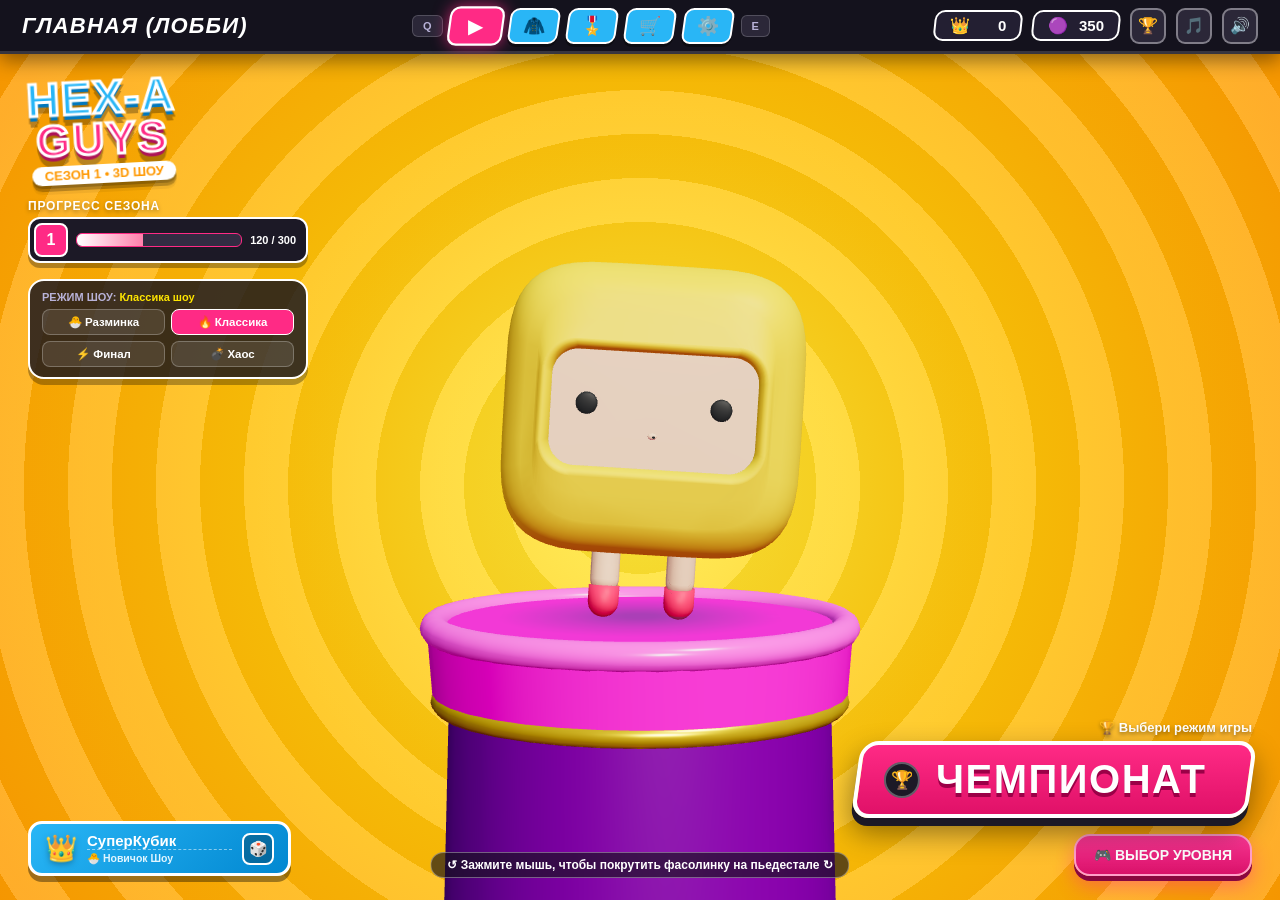
==== commit f52dc6cb: "Smarter bots, Fall Guys styled levels, costumes from SimReady assets - Big Fans and Roll Out bots pl" ====
--- a/index.html
+++ b/index.html
@@ -211,6 +211,7 @@
         <div class="settings-card">
           <p class="settings-sub" id="controller-status" role="status">🎮 Подключите геймпад и нажмите любую кнопку</p><p class="settings-sub">Левый стик / крестовина — движение · правый — камера · A / × — прыжок · B / ○ или X / □ — нырок · Y / △ — вид камеры · Start — меню. В меню: крестовина и A / ×. На телефоне: стик слева, действия справа, свайп по трассе — камера.</p>
           <p class="settings-sub">Принты: Hero Patterns — Steve Schoger (heropatterns.com), лицензия CC BY 4.0. Цвета и нанесение адаптированы для игры.</p>
+          <p class="settings-sub">Костюмы «Хот-дог», «Бананокуб», «Кукурузка», «Пончик», «Капкейк», «Клубничный костюм», «Авокадо», «Бочка», «Коробка»: модели NVIDIA SimReady Assets (NVIDIA Corporation), лицензия CC BY 4.0. Изменено: упрощена геометрия, форма вписана в куб, вырезано окно для лица, текстуры заменены палитрой цветов.</p>
           <h2 class="settings-title">⚙️ НАСТРОЙКИ ШОУ И СЛОЖНОСТИ АРЕНЫ</h2>
           <p class="settings-sub">Выберите параметры башни, количество ботов и чувствительность 3D-камеры</p>
           <div class="section-block nameplate-setting">
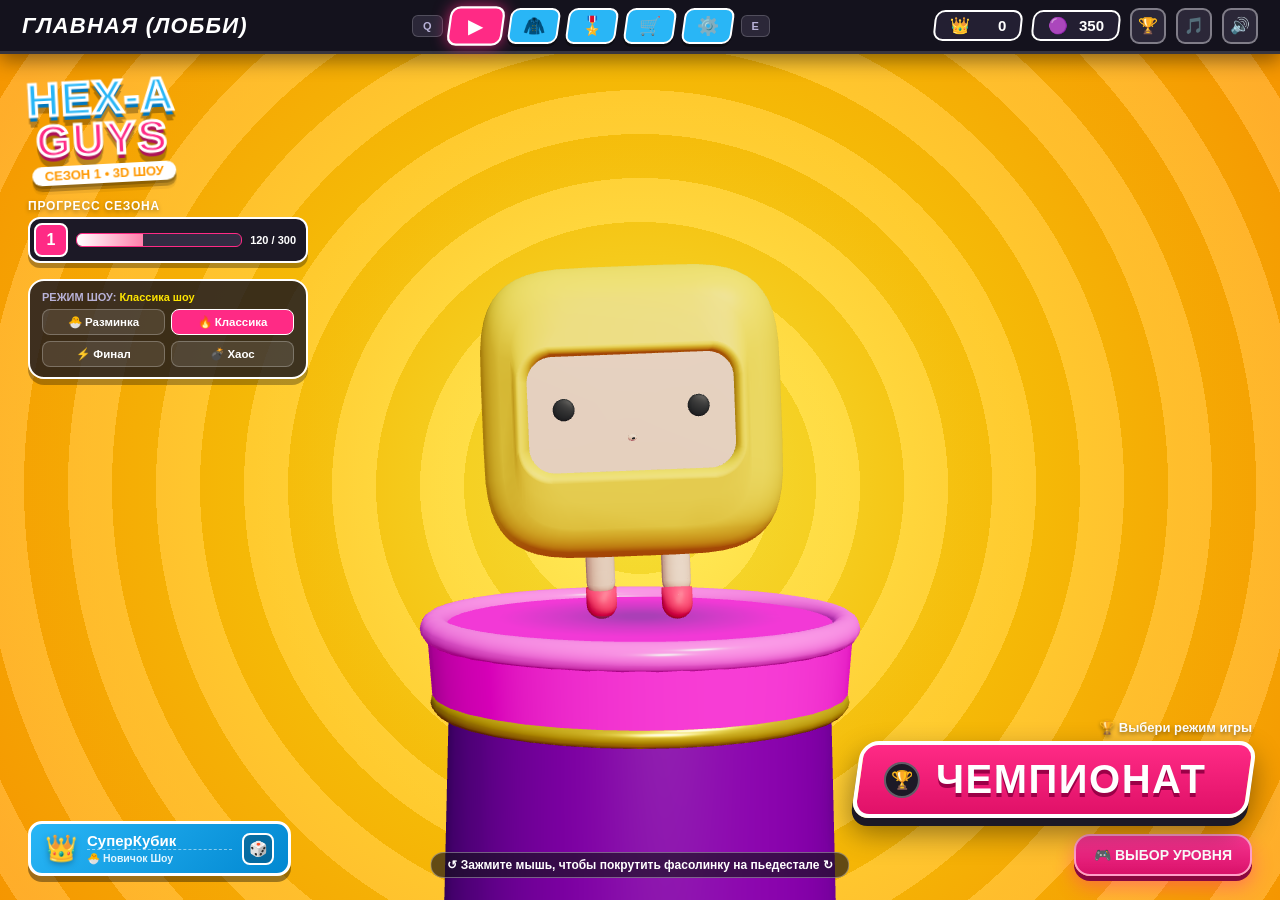
==== commit ab00124b: "Revise wardrobe with original SimReady wearables and accurate prints" ====
--- a/index.html
+++ b/index.html
@@ -210,8 +210,8 @@
       <section class="lobby-tab-pane hidden" id="pane-settings">
         <div class="settings-card">
           <p class="settings-sub" id="controller-status" role="status">🎮 Подключите геймпад и нажмите любую кнопку</p><p class="settings-sub">Левый стик / крестовина — движение · правый — камера · A / × — прыжок · B / ○ или X / □ — нырок · Y / △ — вид камеры · Start — меню. В меню: крестовина и A / ×. На телефоне: стик слева, действия справа, свайп по трассе — камера.</p>
-          <p class="settings-sub">Принты: Hero Patterns — Steve Schoger (heropatterns.com), лицензия CC BY 4.0. Цвета и нанесение адаптированы для игры.</p>
-          <p class="settings-sub">Костюмы «Хот-дог», «Бананокуб», «Кукурузка», «Пончик», «Капкейк», «Клубничный костюм», «Авокадо», «Бочка», «Коробка»: модели NVIDIA SimReady Assets (NVIDIA Corporation), лицензия CC BY 4.0. Изменено: упрощена геометрия, форма вписана в куб, вырезано окно для лица, текстуры заменены палитрой цветов.</p>
+          <p class="settings-sub">Принты: Hero Patterns — Steve Schoger (heropatterns.com), лицензия CC BY 4.0. Цвета и нанесение адаптированы для игры. Звёзды, облака, кольца, волны и ромбы — авторские мотивы игры (CC0).</p>
+          <p class="settings-sub">Аксессуары: <a href="https://huggingface.co/datasets/nvidia/simready-assets" target="_blank" rel="noopener">NVIDIA SimReady Assets</a> © NVIDIA Corporation, <a href="https://creativecommons.org/licenses/by/4.0/" target="_blank" rel="noopener">CC BY 4.0</a>. Изменения: упрощение геометрии и палитры, масштаб и размещение на персонаже; исходные силуэты сохранены. <a href="assets/costumes/LICENSE.md" target="_blank">Источники моделей</a>.</p>
           <h2 class="settings-title">⚙️ НАСТРОЙКИ ШОУ И СЛОЖНОСТИ АРЕНЫ</h2>
           <p class="settings-sub">Выберите параметры башни, количество ботов и чувствительность 3D-камеры</p>
           <div class="section-block nameplate-setting">
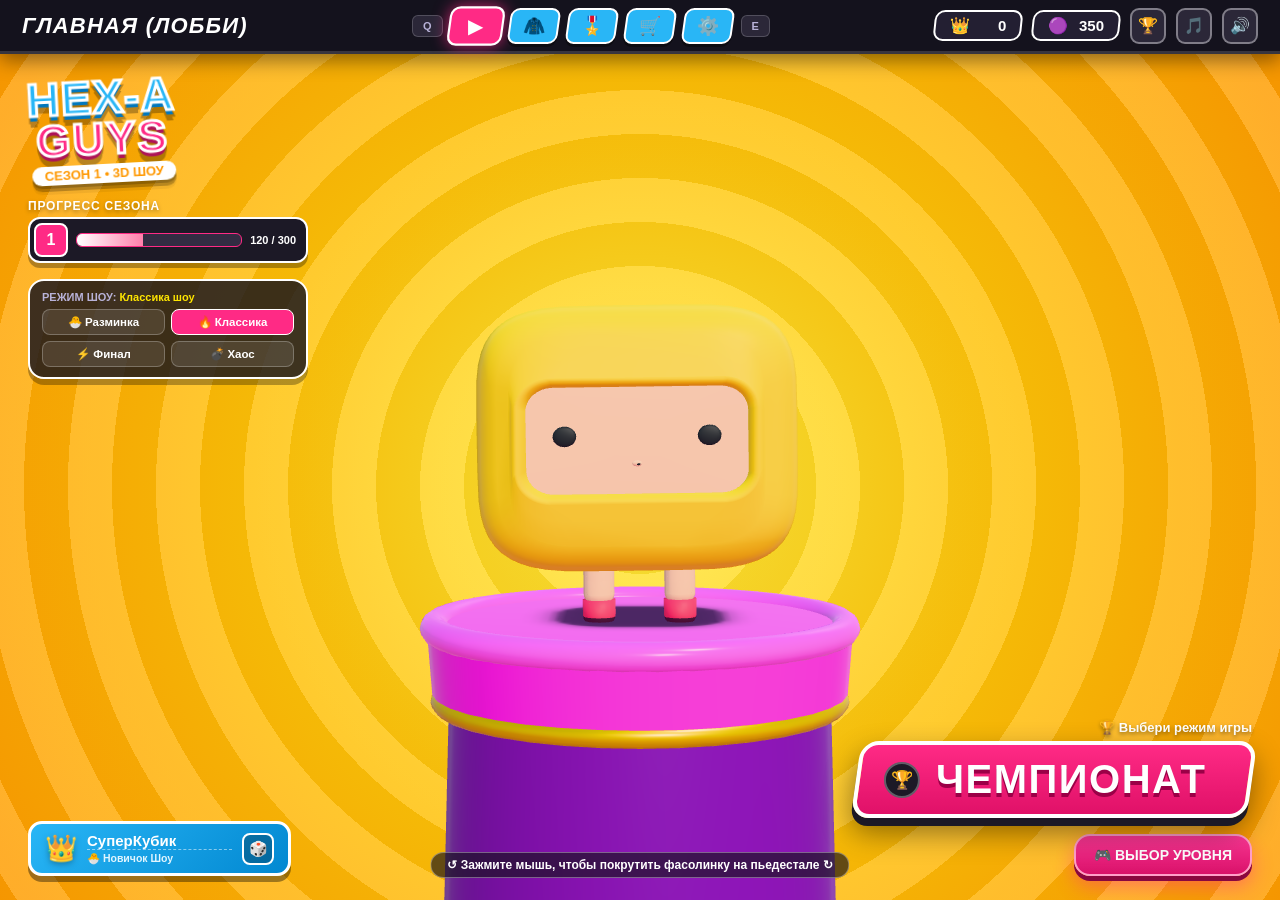
==== commit cc3fd330: "Add four Fall Guys-style courses, songs, prints and a render overhaul - New races on a shared obstac" ====
--- a/index.html
+++ b/index.html
@@ -125,6 +125,10 @@
           <div id="level-choices" class="hidden" style="margin-top:8px">
             <button class="fg-btn primary-btn" id="btn-big-fans">🌀 БОЛЬШИЕ ВЕНТИЛЯТОРЫ</button>
             <button class="fg-btn primary-btn" id="btn-start-match">⬡ ГЕКСА-АРЕНА</button>
+            <button class="fg-btn primary-btn" id="btn-door-dash">🚪 ДВЕРНОЙ ПРОРЫВ</button>
+            <button class="fg-btn primary-btn" id="btn-gate-crash">🚧 ВОРОТА</button>
+            <button class="fg-btn primary-btn" id="btn-see-saw">⚖️ КАЧЕЛИ</button>
+            <button class="fg-btn primary-btn" id="btn-roll-on">🛞 КАТАЮЩИЕСЯ КОЛЬЦА</button>
             <button class="fg-btn primary-btn" id="btn-roll-out">🎡 ВРАЩАЮЩИЕСЯ БАРАБАНЫ — ТЕСТ</button>
             <button class="fg-btn primary-btn" id="btn-jump-showdown">🎪 ПРЫЖКОВЫЙ ФИНАЛ</button>
           </div>
@@ -218,6 +222,12 @@
             <label for="show-nameplates" class="nameplate-setting-label">
               <span>🏷️ Показывать ники над персонажами</span>
               <input type="checkbox" id="show-nameplates">
+            </label>
+          </div>
+          <div class="section-block nameplate-setting">
+            <label for="pretty-graphics" class="nameplate-setting-label">
+              <span>✨ Красивая графика: свечение и мягкие тени (на слабых телефонах может тормозить)</span>
+              <input type="checkbox" id="pretty-graphics">
             </label>
           </div>
           <div class="section-block" style="margin-top:12px">
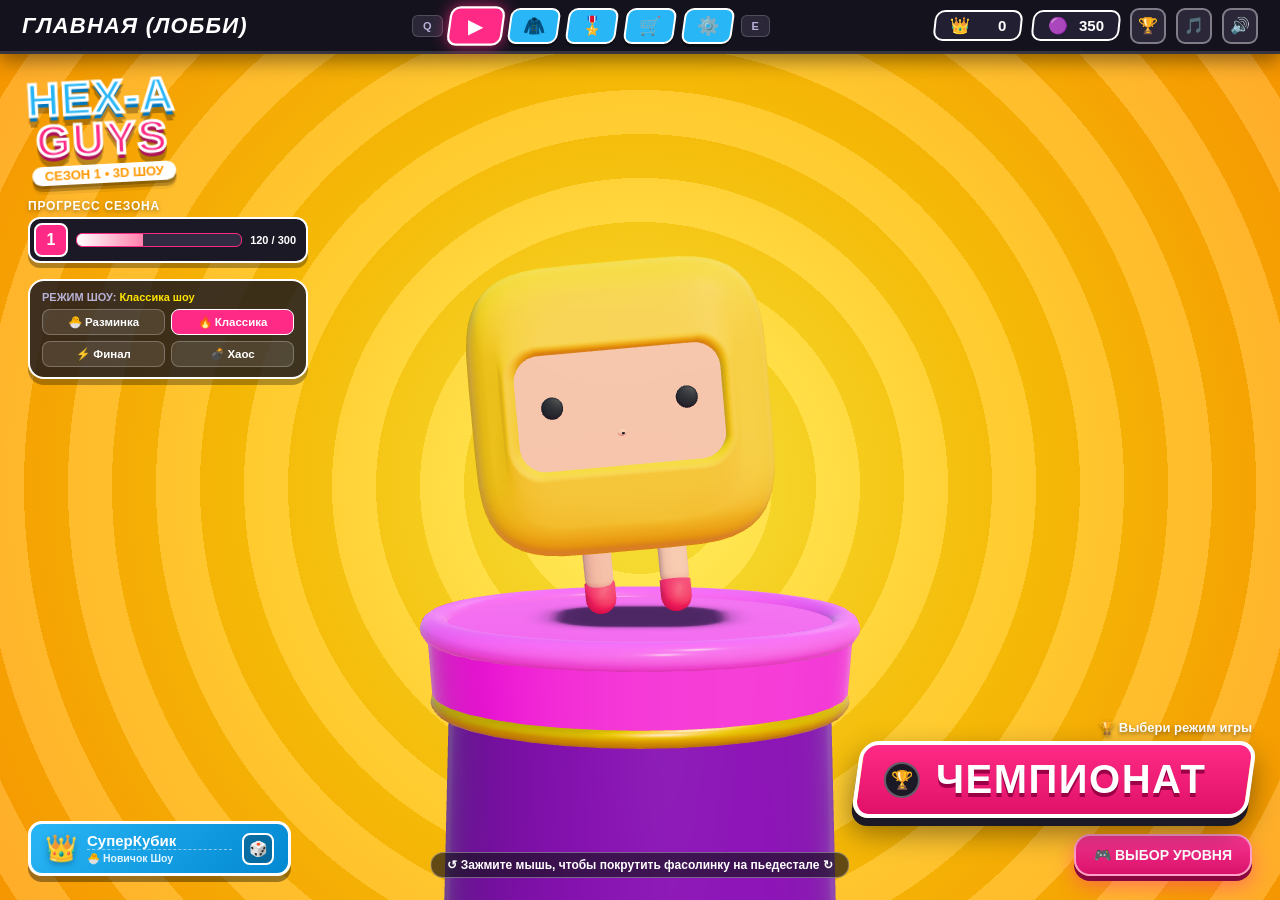
==== commit 596d855a: "Separate palette and print selection and equip Kenney headwear" ====
--- a/index.html
+++ b/index.html
@@ -151,7 +151,7 @@
           <div class="custom-subtabs">
             <button class="c-subtab active" data-subtab="colors">🎨 ЦВЕТА</button>
             <button class="c-subtab" data-subtab="patterns">🦓 ПАТТЕРНЫ</button>
-            <button class="c-subtab" data-subtab="costumes">👑 ШАПКИ И КОСТЮМЫ</button>
+            <button class="c-subtab" data-subtab="costumes">🍒 НА ГОЛОВУ</button>
           </div>
 
           <div class="custom-box">
@@ -215,7 +215,7 @@
         <div class="settings-card">
           <p class="settings-sub" id="controller-status" role="status">🎮 Подключите геймпад и нажмите любую кнопку</p><p class="settings-sub">Левый стик / крестовина — движение · правый — камера · A / × — прыжок · B / ○ или X / □ — нырок · Y / △ — вид камеры · Start — меню. В меню: крестовина и A / ×. На телефоне: стик слева, действия справа, свайп по трассе — камера.</p>
           <p class="settings-sub">Принты: Hero Patterns — Steve Schoger (heropatterns.com), лицензия CC BY 4.0. Цвета и нанесение адаптированы для игры. Звёзды, облака, кольца, волны и ромбы — авторские мотивы игры (CC0).</p>
-          <p class="settings-sub">Аксессуары: <a href="https://huggingface.co/datasets/nvidia/simready-assets" target="_blank" rel="noopener">NVIDIA SimReady Assets</a> © NVIDIA Corporation, <a href="https://creativecommons.org/licenses/by/4.0/" target="_blank" rel="noopener">CC BY 4.0</a>. Изменения: упрощение геометрии и палитры, масштаб и размещение на персонаже; исходные силуэты сохранены. <a href="assets/costumes/LICENSE.md" target="_blank">Источники моделей</a>.</p>
+          <p class="settings-sub">Предметы на голову — <a href="https://kenney.nl/assets/food-kit">Kenney Food Kit</a>, CC0.</p>
           <h2 class="settings-title">⚙️ НАСТРОЙКИ ШОУ И СЛОЖНОСТИ АРЕНЫ</h2>
           <p class="settings-sub">Выберите параметры башни, количество ботов и чувствительность 3D-камеры</p>
           <div class="section-block nameplate-setting">
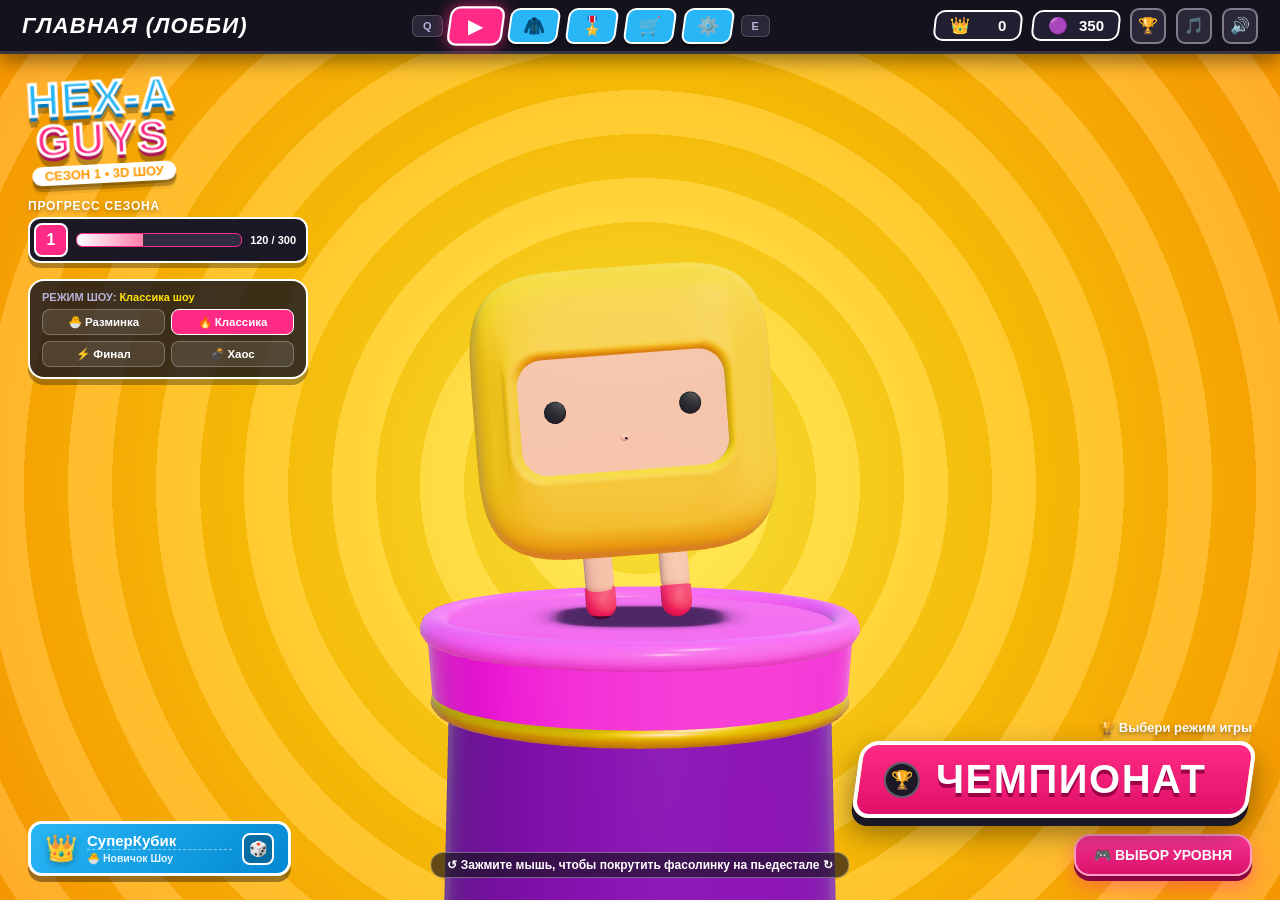
==== commit 48f3efdf: "Add 24 Kenney accessories and fit flat collectibles to the back" ====
--- a/index.html
+++ b/index.html
@@ -151,7 +151,7 @@
           <div class="custom-subtabs">
             <button class="c-subtab active" data-subtab="colors">🎨 ЦВЕТА</button>
             <button class="c-subtab" data-subtab="patterns">🦓 ПАТТЕРНЫ</button>
-            <button class="c-subtab" data-subtab="costumes">🍒 НА ГОЛОВУ</button>
+            <button class="c-subtab" data-subtab="costumes">🎒 АКСЕССУАРЫ</button>
           </div>
 
           <div class="custom-box">
@@ -215,7 +215,7 @@
         <div class="settings-card">
           <p class="settings-sub" id="controller-status" role="status">🎮 Подключите геймпад и нажмите любую кнопку</p><p class="settings-sub">Левый стик / крестовина — движение · правый — камера · A / × — прыжок · B / ○ или X / □ — нырок · Y / △ — вид камеры · Start — меню. В меню: крестовина и A / ×. На телефоне: стик слева, действия справа, свайп по трассе — камера.</p>
           <p class="settings-sub">Принты: Hero Patterns — Steve Schoger (heropatterns.com), лицензия CC BY 4.0. Цвета и нанесение адаптированы для игры. Звёзды, облака, кольца, волны и ромбы — авторские мотивы игры (CC0).</p>
-          <p class="settings-sub">Предметы на голову — <a href="https://kenney.nl/assets/food-kit">Kenney Food Kit</a>, CC0.</p>
+          <p class="settings-sub">Предметы на голову и спину — <a href="https://kenney.nl/assets">Kenney</a>, CC0.</p>
           <h2 class="settings-title">⚙️ НАСТРОЙКИ ШОУ И СЛОЖНОСТИ АРЕНЫ</h2>
           <p class="settings-sub">Выберите параметры башни, количество ботов и чувствительность 3D-камеры</p>
           <div class="section-block nameplate-setting">
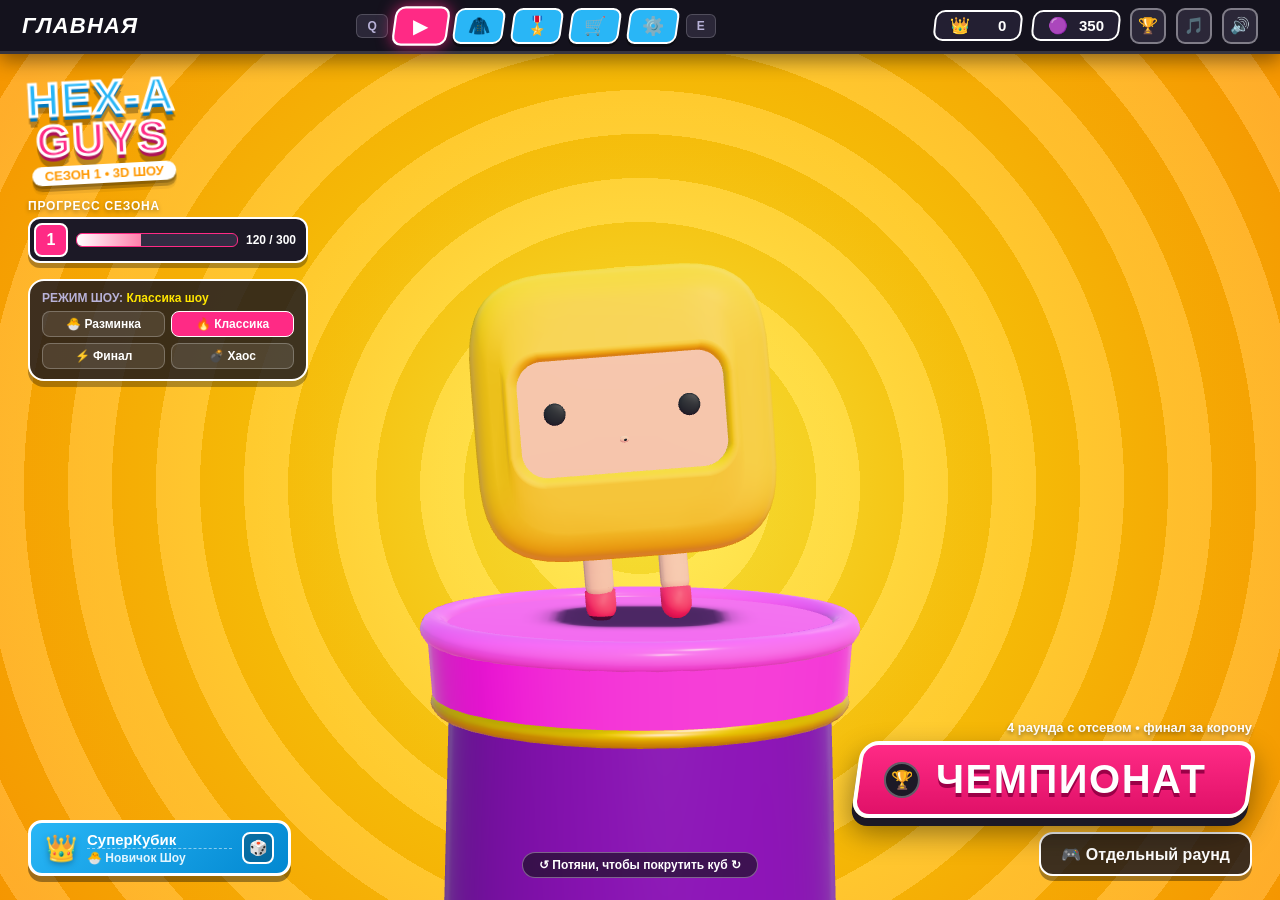
==== commit 9fe18cb8: "Name the rounds, tidy the lobby UI, add 20 Kenney accessories - presentation/levels.mjs: show names," ====
--- a/index.html
+++ b/index.html
@@ -104,7 +104,7 @@
 
         <!-- Center Hint: Rotate Bean on Pedestal -->
         <div class="pedestal-rotate-hint">
-          <span>↺ Зажмите мышь, чтобы покрутить фасолинку на пьедестале ↻</span>
+          <span>↺ Потяни, чтобы покрутить куб ↻</span>
         </div>
 
         <!-- Bottom-Left Player Banner Card -->
@@ -117,20 +117,36 @@
           <button class="pnc-dice" id="btn-random-nick" title="Случайный смешной ник">🎲</button>
         </div>
 
-        <!-- Bottom-Right GIANT ACCENT PLAY! BUTTON -->
+        <!-- Bottom-Right: one primary action (championship), single rounds behind a secondary button -->
         <div class="play-cta-wrap">
-          <div class="play-sub-hint">🏆 Выбери режим игры</div>
+          <div class="play-sub-hint">4 раунда с отсевом • финал за корону</div>
           <button class="fg-giant-play-btn" id="btn-championship"><span class="play-key-circle">🏆</span><span class="play-btn-text">ЧЕМПИОНАТ</span></button>
-          <button class="fg-btn primary-btn" id="btn-level-select" style="margin-top:10px">🎮 ВЫБОР УРОВНЯ</button>
-          <div id="level-choices" class="hidden" style="margin-top:8px">
-            <button class="fg-btn primary-btn" id="btn-big-fans">🌀 БОЛЬШИЕ ВЕНТИЛЯТОРЫ</button>
-            <button class="fg-btn primary-btn" id="btn-start-match">⬡ ГЕКСА-АРЕНА</button>
-            <button class="fg-btn primary-btn" id="btn-door-dash">🚪 ДВЕРНОЙ ПРОРЫВ</button>
-            <button class="fg-btn primary-btn" id="btn-gate-crash">🚧 ВОРОТА</button>
-            <button class="fg-btn primary-btn" id="btn-see-saw">⚖️ КАЧЕЛИ</button>
-            <button class="fg-btn primary-btn" id="btn-roll-on">🛞 КАТАЮЩИЕСЯ КОЛЬЦА</button>
-            <button class="fg-btn primary-btn" id="btn-roll-out">🎡 ВРАЩАЮЩИЕСЯ БАРАБАНЫ — ТЕСТ</button>
-            <button class="fg-btn primary-btn" id="btn-jump-showdown">🎪 ПРЫЖКОВЫЙ ФИНАЛ</button>
+          <button class="lobby-secondary-btn" id="btn-level-select" aria-haspopup="dialog" aria-controls="level-choices">🎮 Отдельный раунд</button>
+        </div>
+
+        <!-- Single round picker: cards grouped by round type, filled from presentation/levels.mjs -->
+        <div id="level-choices" class="level-sheet hidden" role="dialog" aria-modal="true" aria-labelledby="level-sheet-title">
+          <div class="level-sheet-card">
+            <header class="level-sheet-head">
+              <h2 id="level-sheet-title">Отдельный раунд</h2>
+              <button class="level-sheet-close" id="btn-level-close" aria-label="Закрыть">✕</button>
+            </header>
+            <div class="level-sheet-body">
+              <section class="level-group" data-group="race"><h3></h3><p></p><div class="level-grid">
+                <button class="level-card" id="btn-big-fans" data-level="big-fans"></button>
+                <button class="level-card" id="btn-door-dash" data-level="door-dash"></button>
+                <button class="level-card" id="btn-gate-crash" data-level="gate-crash"></button>
+                <button class="level-card" id="btn-see-saw" data-level="see-saw"></button>
+                <button class="level-card" id="btn-roll-on" data-level="roll-on"></button>
+              </div></section>
+              <section class="level-group" data-group="survival"><h3></h3><p></p><div class="level-grid">
+                <button class="level-card" id="btn-roll-out" data-level="roll-out"></button>
+              </div></section>
+              <section class="level-group" data-group="final"><h3></h3><p></p><div class="level-grid">
+                <button class="level-card" id="btn-start-match" data-level="hex"></button>
+                <button class="level-card" id="btn-jump-showdown" data-level="showdown"></button>
+              </div></section>
+            </div>
           </div>
         </div>
       </section>
@@ -175,7 +191,7 @@
       <!-- TAB 3: SEASON PASS & PROGRESSION REWARDS (Like Screenshot 2) -->
       <section class="lobby-tab-pane hidden" id="pane-season">
         <div class="season-info-card">
-          <div class="sic-badge">СЕЗОН 1 • ГЕКСА-АРЕНА</div>
+          <div class="sic-badge">СЕЗОН 1 • ШОУ КУБИКОВ</div>
           <h2 class="sic-title" id="season-featured-title">ЗОЛОТОЙ РЫЦАРЬ</h2>
           <p class="sic-desc">Играйте в шоу, разрушайте соты и побеждайте, чтобы получать опыт славы и открывать редкие цвета и костюмы!</p>
         </div>
@@ -284,7 +300,7 @@
         <div class="pill-card brand-pill">
           <span class="pill-icon">⬡</span>
           <div class="pill-info">
-            <span class="pill-title">ГЕКСА-АРЕНА 3D</span>
+            <span class="pill-title">СОТОВЫЙ ОБВАЛ</span>
             <span class="pill-sub" id="hud-mode-label">Классика шоу</span>
           </div>
         </div>
@@ -382,7 +398,7 @@
     <!-- Intro Flyover & Countdown Overlay -->
     <div class="countdown-overlay hidden" id="countdown-overlay">
       <div class="countdown-card">
-        <div class="countdown-badge" id="countdown-badge">ОБЗОР 3D-БАШНИ ГЕКСА-АРЕНА</div>
+        <div class="countdown-badge" id="countdown-badge">СОТОВЫЙ ОБВАЛ</div>
         <div class="countdown-text" id="countdown-text">3</div>
         <div class="countdown-sub" id="countdown-sub">Не падайте в розовую слизь! Соты восстанавливаются по очереди!</div>
       </div>
--- a/style.css
+++ b/style.css
@@ -73,7 +73,7 @@
   border: 1.5px solid rgba(255, 255, 255, 0.25);
   border-radius: 8px;
   padding: 2px 8px;
-  font-size: 11px;
+  font-size: 12px;
   font-weight: 800;
   color: #ffffff;
   white-space: nowrap;
@@ -93,13 +93,13 @@
   display: block;
   text-align: center;
   color: #ffe600;
-  font-size: 10px;
+  font-size: 12px;
   line-height: 1;
   margin-bottom: 1px;
 }
 
 .preview-3d-badge {
-  font-size: 9px;
+  font-size: 12px;
   font-weight: 900;
   background: #ff2a85;
   color: #fff;
@@ -212,13 +212,13 @@
 }
 
 .pill-sub {
-  font-size: 11px;
+  font-size: 12px;
   color: #ffe600;
   font-weight: 700;
 }
 
 .pill-label {
-  font-size: 10px;
+  font-size: 12px;
   font-weight: 800;
   color: var(--text-muted);
   letter-spacing: 0.6px;
@@ -249,7 +249,7 @@
 
 .timer-label {
   display: block;
-  font-size: 9px;
+  font-size: 12px;
   font-weight: 800;
   letter-spacing: 1.2px;
   color: var(--fg-cyan);
@@ -432,7 +432,7 @@
 }
 
 .joystick-hint {
-  font-size: 11px;
+  font-size: 12px;
   font-weight: 700;
   color: var(--text-muted);
   text-shadow: 0 1px 3px rgba(0,0,0,0.8);
@@ -469,7 +469,7 @@
 }
 
 .key-hint {
-  font-size: 10px;
+  font-size: 12px;
   font-weight: 900;
   color: var(--fg-yellow);
   background: rgba(0,0,0,0.45);
@@ -534,7 +534,7 @@
 }
 
 .act-text {
-  font-size: 10px;
+  font-size: 12px;
   letter-spacing: 0.5px;
   margin-top: 3px;
 }
@@ -764,7 +764,7 @@
   background: var(--fg-pink);
   padding: 4px 10px;
   border-radius: 8px;
-  font-size: 11px;
+  font-size: 12px;
 }
 
 .spec-actions {
@@ -803,7 +803,7 @@
   background: linear-gradient(90deg, var(--fg-pink), var(--fg-orange));
   color: #fff;
   font-weight: 900;
-  font-size: 11px;
+  font-size: 12px;
   letter-spacing: 1.2px;
   padding: 4px 14px;
   border-radius: 99px;
@@ -836,7 +836,7 @@
 
 .section-label {
   display: block;
-  font-size: 11px;
+  font-size: 12px;
   font-weight: 900;
   color: var(--fg-yellow);
   letter-spacing: 0.9px;
@@ -884,7 +884,7 @@
 }
 
 .diff-meta {
-  font-size: 10.5px;
+  font-size: 12px;
   color: var(--text-muted);
   line-height: 1.3;
 }
@@ -913,7 +913,7 @@
 }
 
 .preview-caption {
-  font-size: 11px;
+  font-size: 12px;
   font-weight: 800;
   color: var(--fg-cyan);
   margin-top: 2px;
@@ -990,12 +990,12 @@
 
 .pu-item strong {
   display: block;
-  font-size: 11.5px;
+  font-size: 12px;
 }
 
 .pu-item small {
   display: block;
-  font-size: 10px;
+  font-size: 12px;
   color: var(--text-muted);
 }
 
@@ -1017,7 +1017,7 @@
 }
 
 .spot-label {
-  font-size: 10px;
+  font-size: 12px;
   font-weight: 900;
   color: var(--fg-yellow);
   letter-spacing: 1px;
@@ -1109,7 +1109,7 @@
 
 .stat-label {
   display: block;
-  font-size: 10px;
+  font-size: 12px;
   font-weight: 800;
   color: var(--text-muted);
 }
@@ -1184,7 +1184,7 @@
   text-align: left;
   padding: 8px 10px;
   color: var(--fg-yellow);
-  font-size: 11px;
+  font-size: 12px;
   border-bottom: 2px solid rgba(255,255,255,0.15);
 }
 
@@ -1305,7 +1305,7 @@
 .bumper-hint {
   background: #2b2738;
   color: #b8b2d8;
-  font-size: 11px;
+  font-size: 12px;
   font-weight: 900;
   padding: 4px 10px;
   border-radius: 6px;
@@ -1500,7 +1500,7 @@
 }
 
 .sp-xp-text {
-  font-size: 11px;
+  font-size: 12px;
   font-weight: 900;
   color: #ffffff;
 }
@@ -1515,7 +1515,7 @@
 }
 
 .qm-header {
-  font-size: 11px;
+  font-size: 12px;
   font-weight: 800;
   color: #b8b2d8;
   margin-bottom: 6px;
@@ -1537,7 +1537,7 @@
   border-radius: 8px;
   padding: 5px 8px;
   color: #fff;
-  font-size: 11.5px;
+  font-size: 12px;
   font-weight: 800;
   cursor: pointer;
 }
@@ -1601,7 +1601,7 @@
 }
 
 .pnc-rank {
-  font-size: 10.5px;
+  font-size: 12px;
   font-weight: 800;
   color: #e1f5fe;
   margin-top: 2px;
@@ -1796,7 +1796,7 @@
   background: #00e676;
   color: #0b2e13;
   font-weight: 900;
-  font-size: 11px;
+  font-size: 12px;
   padding: 3px 12px;
   border-radius: 99px;
   border: 2px solid #ffffff;
@@ -1855,7 +1855,7 @@
 .tile-lock-tag {
   background: rgba(20, 18, 29, 0.88);
   color: #ffe600;
-  font-size: 10.5px;
+  font-size: 12px;
   font-weight: 900;
   padding: 3px 8px;
   border-radius: 8px;
@@ -1922,7 +1922,7 @@
   display: inline-block;
   background: #ff2a85;
   color: #fff;
-  font-size: 11px;
+  font-size: 12px;
   font-weight: 900;
   padding: 3px 10px;
   border-radius: 99px;
@@ -1983,7 +1983,7 @@
   background: #ff2a85;
   border: 2px solid #ffffff;
   color: #fff;
-  font-size: 11px;
+  font-size: 12px;
   font-weight: 900;
   padding: 2px 9px;
   border-radius: 6px;
@@ -1995,7 +1995,7 @@
 }
 
 .tier-reward-name {
-  font-size: 11px;
+  font-size: 12px;
   font-weight: 900;
   color: #fff;
 }
@@ -2026,7 +2026,7 @@
   background: #1c1926;
   padding: 3px 10px;
   border-radius: 99px;
-  font-size: 11px;
+  font-size: 12px;
 }
 
 .shop-cards-row {
@@ -2120,7 +2120,7 @@
 .spb-tag {
   background: #ff2a85;
   color: #fff;
-  font-size: 11px;
+  font-size: 12px;
   font-weight: 900;
   padding: 4px 12px;
   border-radius: 99px;
@@ -2250,7 +2250,7 @@
   .hud-top {gap:5px;}
   .pill-card {padding:5px 7px;gap:4px;min-width:0;}
   .pill-val {font-size:15px;}
-  .pill-label,.pill-sub {font-size:9px;}
+  .pill-label,.pill-sub {font-size:12px;}
   .pill-icon {font-size:18px;}
   .hud-right {justify-content:flex-end;gap:4px;max-width:130px;}
   .hud-right .pill-card {display:none;}
@@ -2261,7 +2261,7 @@
   .action-btn {width:74px;height:74px;min-width:0;min-height:0;border-radius:50%;padding:6px;}
   .dive-btn {width:60px;height:60px;}
   .act-icon {font-size:24px;}
-  .act-text {font-size:9px;}
+  .act-text {font-size:12px;}
   .joystick-base {width:104px;height:104px;}
 }
 @media (max-width:600px) and (orientation:portrait) {
@@ -2270,12 +2270,14 @@
   .fg-screen-title {display:none;}
   #pane-play {overflow:hidden;}
   .lobby-left-col {max-width:145px;gap:8px;}
-  .fg-logo-stack {transform:scale(.65);transform-origin:top left;margin-bottom:-40px;}
+  .fg-logo-stack {display:none;}
   .season-progress-widget {display:none;}
-  .player-nameplate-card {bottom:155px;left:12px;min-width:0;padding:5px 8px;}
+  .player-nameplate-card {bottom:calc(176px + env(safe-area-inset-bottom));left:12px;right:12px;min-width:0;padding:5px 8px;}
   .play-cta-wrap {bottom:max(16px,env(safe-area-inset-bottom));left:12px;right:12px;align-items:stretch;}
-  .fg-giant-play-btn {justify-content:center;font-size:22px;padding:12px;}
-  .play-sub-hint {font-size:11px;text-align:center;}
+  .fg-giant-play-btn {justify-content:center;padding:10px 16px;}
+  .fg-giant-play-btn .play-btn-text {font-size:28px;}
+  .lobby-secondary-btn {align-self:stretch;}
+  .play-sub-hint {text-align:center;}
   .hud-left {flex-direction:column;align-items:flex-start;max-width:50%;}
   .hud-center {position:absolute;right:0;top:80px;}
   .hud-right {max-width:125px;}
@@ -2304,8 +2306,149 @@
 /* Cube wardrobe: preserve the model preview above the scrollable controls. */
 @media(max-width:600px) and (orientation:portrait){
  .customise-panel{top:auto;left:12px;right:12px;bottom:12px;width:auto;height:43dvh;gap:5px;}
- .eye-mode-bar{padding:5px;gap:4px;}.eye-mode-label{font-size:9px}.eye-mode-btn{padding:5px;font-size:10px}
- .custom-subtabs{gap:4px}.c-subtab{padding:6px;font-size:10px;flex:1}
- .custom-box{padding:8px;min-height:0}.custom-box-header{margin-bottom:5px;padding-bottom:5px;font-size:11px}
- .custom-box .costumes-grid{grid-template-columns:repeat(3,minmax(0,1fr));gap:6px}.costume-card-name{font-size:10px}
-}
+ .eye-mode-bar{padding:5px;gap:4px;}.eye-mode-label{font-size:12px}.eye-mode-btn{padding:5px;font-size:12px}
+ .custom-subtabs{gap:4px}.c-subtab{padding:6px;font-size:12px;flex:1}
+ .custom-box{padding:8px;min-height:0}.custom-box-header{margin-bottom:5px;padding-bottom:5px;font-size:12px}
+ .custom-box .costumes-grid{grid-template-columns:repeat(3,minmax(0,1fr));gap:6px}.costume-card-name{font-size:12px}
+}
+
+/* Lobby secondary action and the single round picker (cards grouped by round type). */
+.lobby-secondary-btn {
+  margin-top: 8px;
+  min-height: 44px;
+  padding: 10px 20px;
+  border-radius: 14px;
+  border: 2.5px solid #ffffff;
+  background: rgba(20, 18, 29, 0.82);
+  color: #ffffff;
+  font-family: inherit;
+  font-size: 16px;
+  font-weight: 900;
+  cursor: pointer;
+  box-shadow: 0 5px 0 rgba(0,0,0,0.35);
+  transition: transform 0.12s, background 0.12s;
+}
+.lobby-secondary-btn:hover { transform: translateY(-2px); background: #2b2738; }
+.lobby-secondary-btn:active { transform: translateY(1px); }
+
+.level-sheet {
+  position: fixed;
+  inset: 0;
+  z-index: 40;
+  display: flex;
+  align-items: center;
+  justify-content: center;
+  padding: max(16px, env(safe-area-inset-top)) 16px max(16px, env(safe-area-inset-bottom));
+  background: rgba(10, 6, 26, 0.6);
+  backdrop-filter: blur(4px);
+  pointer-events: auto;
+}
+.level-sheet.hidden { display: none; }
+.level-sheet-card {
+  width: min(880px, 100%);
+  max-height: 100%;
+  display: flex;
+  flex-direction: column;
+  background: #1c1926;
+  border: 3px solid #ffffff;
+  border-radius: 20px;
+  box-shadow: 0 8px 0 rgba(0,0,0,0.4), 0 20px 50px rgba(0,0,0,0.5);
+  overflow: hidden;
+}
+.level-sheet-head {
+  display: flex;
+  align-items: center;
+  justify-content: space-between;
+  gap: 12px;
+  padding: 14px 16px 12px 22px;
+  border-bottom: 2px solid rgba(255,255,255,0.12);
+}
+.level-sheet-head h2 {
+  font-size: 24px;
+  font-weight: 900;
+  font-style: italic;
+  text-transform: uppercase;
+  letter-spacing: 0.8px;
+}
+.level-sheet-close {
+  width: 44px;
+  height: 44px;
+  flex-shrink: 0;
+  border-radius: 12px;
+  border: 2px solid rgba(255,255,255,0.4);
+  background: #2b2738;
+  color: #ffffff;
+  font-size: 18px;
+  font-weight: 900;
+  cursor: pointer;
+}
+.level-sheet-close:hover { background: #3a3550; }
+.level-sheet-body {
+  overflow-y: auto;
+  overscroll-behavior: contain;
+  padding: 6px 22px 22px;
+}
+.level-group h3 {
+  margin-top: 14px;
+  font-size: 18px;
+  font-weight: 900;
+  color: #ffe600;
+  text-transform: uppercase;
+  letter-spacing: 0.6px;
+}
+.level-group p {
+  margin: 2px 0 10px;
+  font-size: 14px;
+  font-weight: 700;
+  color: var(--text-muted);
+}
+.level-grid {
+  display: grid;
+  grid-template-columns: repeat(auto-fill, minmax(250px, 1fr));
+  gap: 10px;
+}
+.level-card {
+  display: flex;
+  align-items: center;
+  gap: 12px;
+  min-height: 72px;
+  padding: 10px 14px;
+  text-align: left;
+  border-radius: 14px;
+  border: 2px solid rgba(255,255,255,0.22);
+  background: linear-gradient(180deg, #2f2a44 0%, #262236 100%);
+  color: #ffffff;
+  font-family: inherit;
+  cursor: pointer;
+  box-shadow: 0 4px 0 rgba(0,0,0,0.35);
+  transition: transform 0.12s, border-color 0.12s, background 0.12s;
+}
+.level-card:hover, .level-card:focus-visible {
+  transform: translateY(-2px);
+  border-color: #ff2a85;
+  background: linear-gradient(180deg, #3a2a52 0%, #2e2440 100%);
+}
+.level-card:active { transform: translateY(1px); }
+.level-card-icon {
+  width: 44px;
+  height: 44px;
+  flex-shrink: 0;
+  display: flex;
+  align-items: center;
+  justify-content: center;
+  border-radius: 12px;
+  background: rgba(255,255,255,0.1);
+  font-size: 24px;
+}
+.level-card-text { display: flex; flex-direction: column; gap: 3px; min-width: 0; }
+.level-card-text strong { font-size: 17px; font-weight: 900; line-height: 1.15; }
+.level-card-text small { font-size: 13px; font-weight: 700; line-height: 1.3; color: var(--text-muted); }
+@media (max-width: 600px) {
+  .level-sheet { align-items: flex-end; padding: 12px 0 0; }
+  .level-sheet-card { border-radius: 20px 20px 0 0; border-bottom: none; }
+  .level-sheet-body { padding: 4px 16px max(16px, env(safe-area-inset-bottom)); }
+  .level-sheet-head { padding: 12px 12px 10px 16px; }
+  .level-sheet-head h2 { font-size: 20px; }
+  .level-grid { grid-template-columns: 1fr; gap: 8px; }
+  .level-card { min-height: 64px; }
+}
